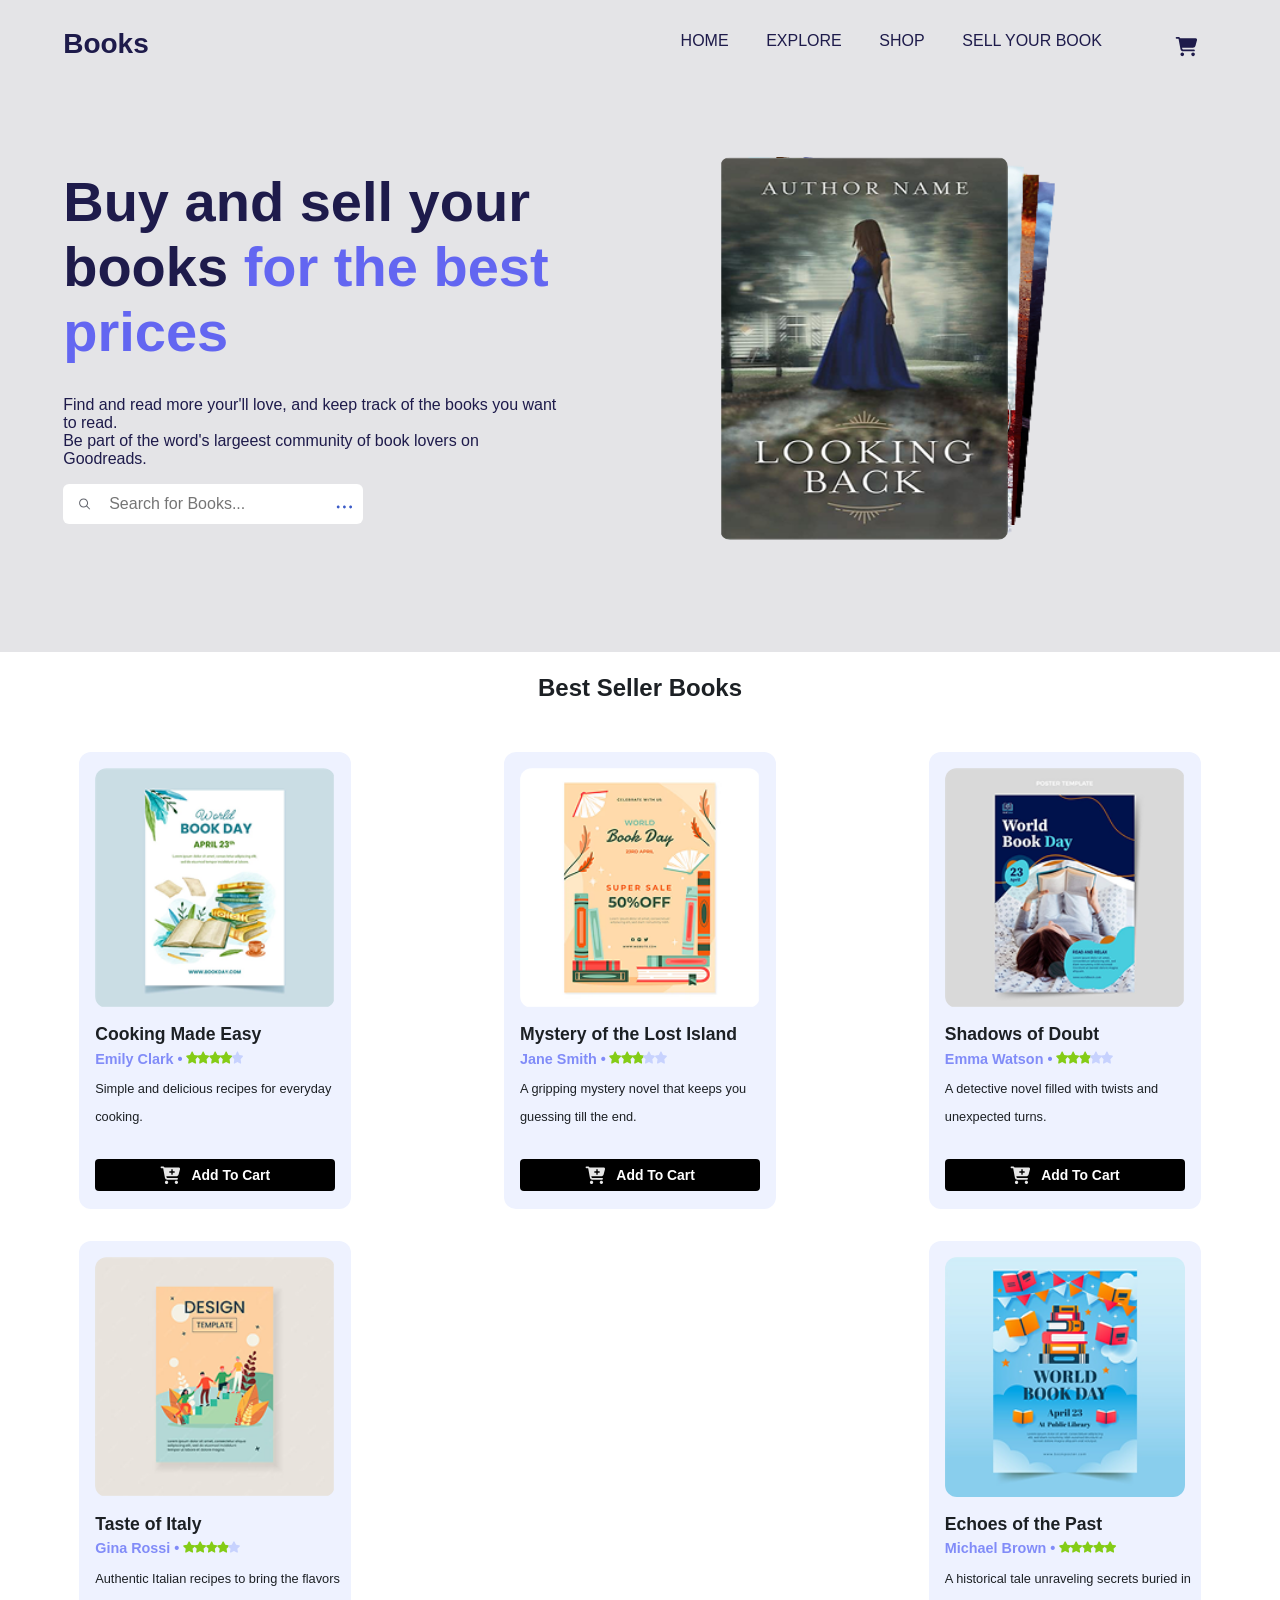
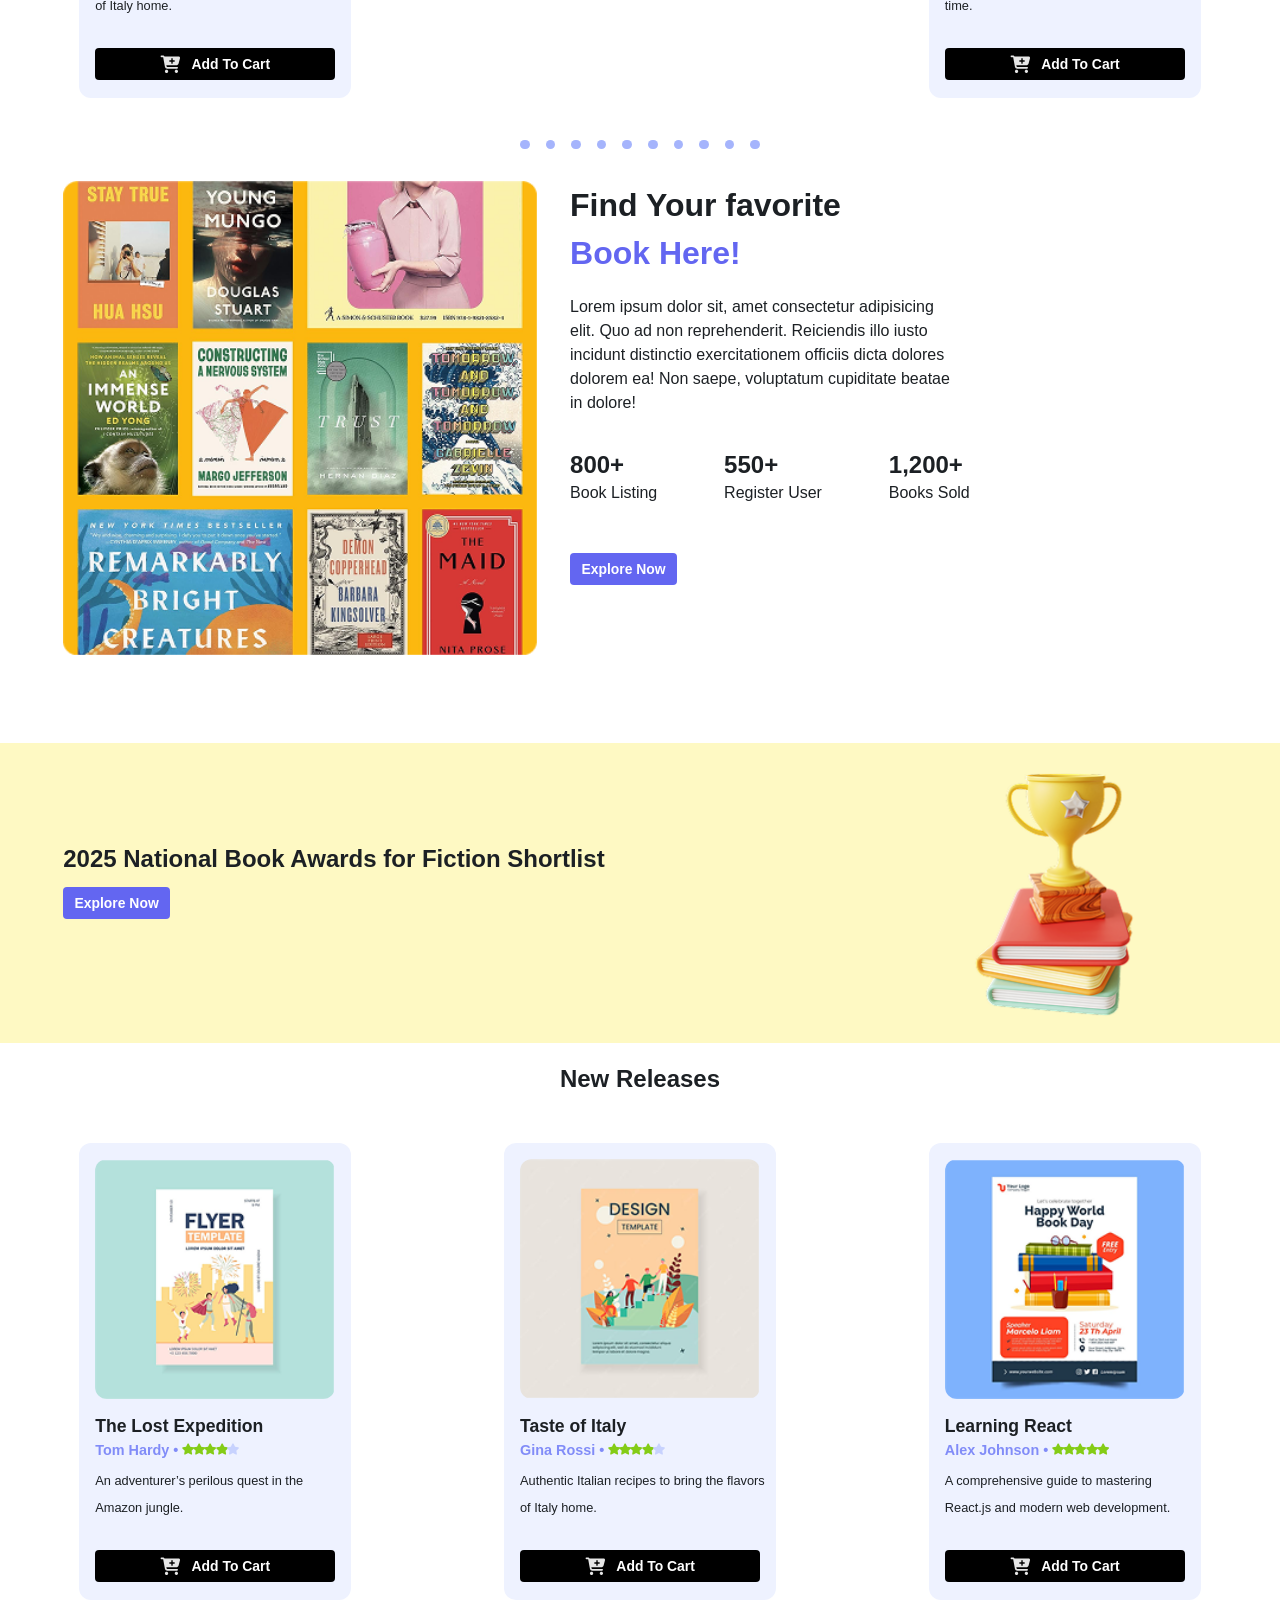
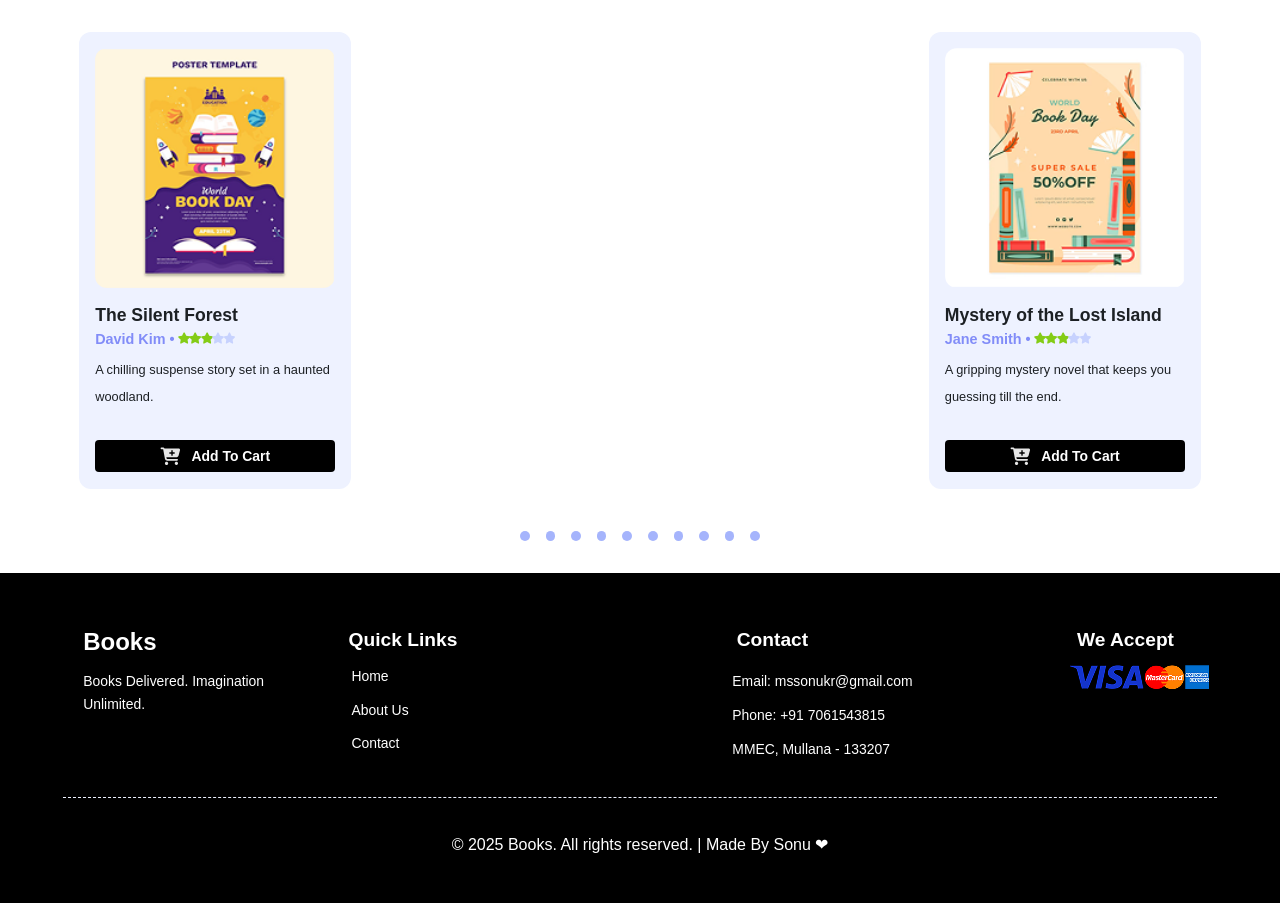
==== index.html @ 063e0615 "feat: make basket logic" ====
<!DOCTYPE html>
<html lang="en">
<head>
    <meta charset="UTF-8">
    <meta name="viewport" content="width=device-width, initial-scale=1.0">
    <link rel="stylesheet" href="style.css">
    <link rel="stylesheet" href="index.css">
    <link rel="stylesheet" href="header.css">
    <link rel="stylesheet" href="footer.css">
    <link rel="icon" href="assets/favicon.png">
    <title>Books Store | gaft0</title>
</head>
<body>
    <div style="display: flex; flex-direction: column; min-height: 100vh;">
        <header>
            <div class="header-container">
                <h1>Books</h1>
                <div class="header-container-nav">
                    <nav>
                        <ul class="header-nav">
                            <li class="header-list-element"><button class="header-button" onclick="location.href='index.html'">HOME</button></li>
                            <li class="header-list-element"><button class="header-button" onclick="location.href='explore.html'">EXPLORE</button></li>
                            <li class="header-list-element"><button class="header-button">SHOP</button></li>
                            <li class="header-list-element"><button class="header-button">SELL YOUR BOOK</button></li>
                        </ul>
                    </nav>
                    <div class="basket-icon-container">
                        <div class="basket-red-circle"></div>
                        <button class="header-button" onclick="location.href='basket.html'"><img src="assets/basket.svg" alt="Your basket" class="basket-icon"></button>
                    </div>
                </div>
            </div>
        </header>
        <main>
            <section class="first-section">
                <div class="first-section-container">
                    <div>
                        <div>
                            <h2 class="title">Buy and sell your<br>books <span style="color: #6366F1">for the best<br>prices</span></h2>
                            <h3 class="first-section-text">Find and read more your'll love, and keep track of the books you want to read.<br>Be part of the word's largeest community of book lovers on Goodreads.</h3>
                        </div>
                        <div class="search-container">
                            <img src="assets/magnifer.svg" alt="Magnifer" class="magnifer">
                            <input class="search-container-text" type="text" placeholder="Search for Books...">
                            <button><img src="assets/ellipsis.svg" alt="Ellipsis" class="ellipsis"></button>
                        </div>
                    </div>
                    <div>
                        <div class="result-search-container" id="result-search">

                        </div>
                        <div class="fan-of-picture-container">
                            <img src="assets/slide4.png.png" alt="Slide 4" class="fan-of-picture" id="Slide-4">
                            <img src="assets/slide3.png.png" alt="Slide 3" class="fan-of-picture" id="Slide-3">
                            <img src="assets/slide2.png.png" alt="Slide 2" class="fan-of-picture" id="Slide-2">
                            <img src="assets/slide1.png.png" alt="Slide 1" class="fan-of-picture"> 
                        </div>
                    </div>
                </div>
            </section>
            <section class="second-section">
                <div class="second-section-container">
                    <div class="second-section-title">Best Seller Books</div>
                    <ul class="tape-of-cards-container" id="best-seller-books">
                        
                    </ul>
                    <div class="button-scroll-container">
                        <div class="button-scroll"></div>
                        <div class="button-scroll"></div>
                        <div class="button-scroll"></div>
                        <div class="button-scroll"></div>
                        <div class="button-scroll"></div>
                        <div class="button-scroll"></div>
                        <div class="button-scroll"></div>
                        <div class="button-scroll"></div>
                        <div class="button-scroll"></div>
                        <div class="button-scroll"></div>
                    </div>
                </div>
            </section>
            <section class="third-section">
                <div class="third-section-container">
                    <img src="assets/favorite-book.png" alt="Favorite Books" class="favorite-book">
                    <div class="third-section-text-container">
                        <div class="third-section-title">Find Your favorite<br><span style="color: #6366F1;">Book Here!</span></div>
                        <div class="third-section-text">Lorem ipsum dolor sit, amet consectetur adipisicing<br>elit. Quo ad non reprehenderit. Reiciendis illo iusto<br>incidunt distinctio exercitationem officiis dicta dolores<br>dolorem ea! Non saepe, voluptatum cupiditate beatae<br>in dolore!</div>
                        <div class="statistics-container">
                            <div class="statistics"><span class="statistics-number">800+</span><br>Book Listing</div>
                            <div class="statistics"><span class="statistics-number">550+</span><br>Register User</div>
                            <div class="statistics"><span class="statistics-number">1,200+</span><br>Books Sold</div>
                        </div>
                        <div class="fourth-section-button" id="third-section-button">Explore Now</div>
                    </div>
                </div>
            </section>
            <section class="fourth-section">
                <div class="fourth-section-container">
                    <div>
                        <h2 class="fourth-section-text">2025 National Book Awards for Fiction Shortlist</h2>
                        <div class="fourth-section-button">Explore Now</div>
                    </div>
                    <img src="assets/award.png" alt="Award" class="award">
                </div>
            </section>
            <section class="second-section-container">
                <div class="second-section-title">New Releases</div>
                <ul class="tape-of-cards-container" id="new-releases">

                </ul>
                <div class="button-scroll-container">
                    <div class="button-scroll"></div>
                    <div class="button-scroll"></div>
                    <div class="button-scroll"></div>
                    <div class="button-scroll"></div>
                    <div class="button-scroll"></div>
                    <div class="button-scroll"></div>
                    <div class="button-scroll"></div>
                    <div class="button-scroll"></div>
                    <div class="button-scroll"></div>
                    <div class="button-scroll"></div>
                </div>
            </section>
        </main>
        <footer>
            <div class="footer-container">
                <div class="up-footer">
                    <div class="footer-first-section">
                        <h2 class="footer-first-section-title">Books</h2>
                        <h3 class="footer-first-section-text">Books Delivered. Imagination Unlimited.</h3>
                    </div>
                    <div class="footer-second-section">
                        <h2 class="footer-second-section-title">Quick Links</h2>
                        <ul style="list-style: none; margin: 0 0 0 -1.2rem;">
                            <li class="footer-list"><button class="button-footer">Home</button></li>
                            <li class="footer-list"><button class="button-footer">About Us</button></li>
                            <li class="footer-list"><button class="button-footer">Contact</button></li>
                        </ul>
                    </div>
                    <div class="footer-third-section">
                        <h2 class="footer-third-section-title">Contact</h2>
                        <ul style="list-style: none;">
                            <li class="footer-list"><button class="button-footer" onclick="window.location.href='mailto:mssonukr@gmail.com'">Email: mssonukr@gmail.com</button></li>
                            <li class="footer-list"><button class="button-footer" onclick="window.location.href='tel:+917061543815'">Phone: +91 7061543815</button></li>
                            <li class="footer-list"><button class="button-footer" onclick="window.location.href='https://yandex.by/maps/geo/mullana/2239366727/?ll=140.890337%2C-36.878508&source=serp_navig&z=17.1'">
                                MMEC, Mullana - 133207</button>
                            </li>
                        </ul>
                    </div>
                    <div class="footer-fourth-section">
                        <h2 class="footer-fourth-section-title">We Accept</h2>
                        <ul style="list-style: none; display: flex; margin: 0 0 0 -3rem;">
                            <li class="footer-list"><img src="assets/visa.png" alt="Logo Visa"></li>
                            <li class="footer-list"><img src="assets/mastercard.png" alt="Logo Mastercard"></li>
                            <li class="footer-list"><img src="assets/american-express.png" alt="Logo American Express"></li>
                        </ul>
                    </div>
                </div>
                <div class="down-footer">
                    © 2025 Books. All rights reserved. | Made By Sonu ❤
                </div>
            </div>
        </footer>
    </div>
    <script src="script.js"></script>
</body>
</html>
---- style.css ----
body {
    margin: 0;
    padding: 0;
}

h2 {
    margin: 0;
    padding: 0;
}

li {
    list-style: none;
}

input {
    border: none;
}

button {
    border: none;
    background: none;
    cursor: pointer;
}

main {
    flex: 1;
}
---- index.css ----
.first-section {
    background-color: #E4E4E7;    
    width: 100%;
}

.first-section-container {
    display: flex;
    justify-content: space-between;
    max-width: 1920px;    
    margin: 0 auto;
    padding: 0;
}

.title {
    padding: 6.15rem 0 1rem 3.95rem;
    font-size: 3.5rem;
    font-weight: 700;
    font-family: 'Segoe UI', Tahoma, Geneva, Verdana, sans-serif;
    color: #1E1B4B;
}

.first-section-text {
    font-size: 1rem;
    font-weight: 400;
    font-family: 'Segoe UI', Tahoma, Geneva, Verdana, sans-serif;
    color: #1E1B4B;
    padding: 0 0 0 3.95rem;
}

.search-container {
    display: flex;
    margin: 0 0 8rem 3.95rem;
    height: 2.5rem;
    width: 18.75rem;
    background-color: #FFFFFF;
    border-radius: 6px;
}

.magnifer {
    height: auto;
    max-width: 1.25rem;
    width: 100%;
    margin: 0.75rem;
}

.search-container-text {
    color: rgba(0, 7, 27, 0.5);
    font-size: 1rem;
    font-family: 'Segoe UI', Tahoma, Geneva, Verdana, sans-serif;
    font-weight: 400;
    outline: none;
    width: 90%;
}

.ellipsis {
    height: auto;
    max-width: 1.25rem;
    width: 100%;
    margin: 0.75rem 0.75rem 0.75rem 0;
    transition: transform 0.2s linear;
}

.ellipsis:hover {
    transform: scale(1.5);
}

.fan-of-picture-container {
    margin: 5.4rem 0 0 10rem;
    width: 35rem;
}

.fan-of-picture {
    position: absolute;
    border-radius: 10px; /*Почему-то углы сглаживаются только у 1-ой картинки. Возможно из-за того, что остальные под углом.*/
    max-width: 18rem;
    height: auto;
    width: 100%;
}

#Slide-4 {
    margin: 0 0 0 3rem;
}

#Slide-3 {
    margin: 0 0 0 2rem;
}

#Slide-2 {
    margin: 0 0 0 1rem;
}

.second-section {    
    width: 100%;
}

.result-search-container {
    display: none;
    margin: 0 5rem 0 10rem;
    width: 25rem;
}
list-search
.second-section-container {
    max-width: 1920px;   
    margin: 0 auto;
    padding: 0;
}

.second-section-title {
    margin: 1.25rem 0 2rem 0;
    color: #1C2024;
    text-align: center;
    font-family:'Segoe UI', Tahoma, Geneva, Verdana, sans-serif;
    font-size: 1.5rem;
    font-weight: 700;
    line-height: 2rem;
}

.tape-of-cards-container {
    display: flex;
    flex-wrap: wrap;    
    margin: 0 3.95rem;
    display: flex;
    justify-content: space-between;
    padding: 0;
}

.card-container {
    background-color: #EEF2FF;
    height: 28.57rem;    
    width: 17rem;
    border-radius: 0.75rem;    
    transition: transform 0.2s linear;
    margin: 1rem;
}

.card-container:hover {
    transform: scale(1.1);
}

.picture-of-the-card {
    border-radius: 0.75rem;
    margin:  1rem 1rem 0.62rem 1rem;
    height: auto;
    width: 100%;
    max-width: 15rem;
}

.card-text-container {
    color: #1C2024;
    font-family:'Segoe UI', Tahoma, Geneva, Verdana, sans-serif;
    font-size: 1.1rem;
    font-weight: 700;
    line-height: 1.7rem;
    margin: 0 0 0 1rem;
}

.author, .point {
    color: #818CF8;
    font-family:'Segoe UI', Tahoma, Geneva, Verdana, sans-serif;
    font-size: 0.9rem;
    font-weight: 600;
    line-height: 1.3rem;
    margin: 0 0.23rem 0 0;
}

.star-container {
    margin: -0.25rem 0 0.16rem 0;
}

.star {
    margin: 0 -0.08rem;
    max-width: 0.87rem;
    height: auto;
    width: 100%;
}

.description-card {
    color: #1C2024;
    font-family:'Segoe UI', Tahoma, Geneva, Verdana, sans-serif;
    font-size: 0.8rem;
    font-weight: 400;
    line-height: 0;
}

.black-button {
    background-color: #000000;
    height: 2rem;
    width: 15rem;
    margin: 1.9rem 0 0 0;
    border-radius: 0.25rem;
    display: flex;
    justify-content: center;
    align-items: center;
    transition: background-color linear 0.2s;
}

.black-button-search {
    background-color: #000000;
    height: 2rem;
    width: 5rem;
    border-radius: 0.25rem;
    display: flex;
    justify-content: center;
    align-items: center;
    transition: background-color linear 0.2s;
    margin: -1rem 1rem 0 0;
}

.black-button:hover {
    background-color: #4F46E5;
}

.black-button-search:hover {
    background-color: #4F46E5;
}

.list-search {
    background-color: #FFFFFF;
    margin: 1rem 0;
    border-radius: 5px;
}

#three-line-description {
    margin: 0;
}

.black-button-text {
    color: #FFFFFF;
    text-align: center;
    font-family:'Segoe UI', Tahoma, Geneva, Verdana, sans-serif;
    font-size: 0.87rem;
    font-weight: 600;
    line-height: 1.25rem;
    margin: 0 0 0 0.8vw;
}

.button-scroll-container {
    display: flex;
    align-items: center; 
    justify-content: center; 
}

.button-scroll {
    border-radius: 5.62rem;
    background: #A5B4FC;
    width: 0.6rem;
    height: 0.6rem;
    margin: 1.63rem 0.5rem 2rem;
}

.third-section {    
    width: 100%;
}

.third-section-container {
    display: flex;
    justify-content: space-between;
    max-width: 1920px;   
    margin: 0 auto;
    padding: 0;
}

.favorite-book {
    height: auto;
    width: 100%;
    max-width: 29.68rem;
    margin: 0 0 5.41rem 3.95rem;
}

.third-section-text-container {
    width: 45rem;
    margin: 0 0 0 2rem;
}

.third-section-text {
    color: #1C2024;
    font-family:'Segoe UI', Tahoma, Geneva, Verdana, sans-serif;
    font-size: 1rem;
    font-weight: 400;
    line-height: 1.5rem;
    margin: 1.08rem 0 0 0;
}

.third-section-title {
    color: #1C2024;
    font-family:'Segoe UI', Tahoma, Geneva, Verdana, sans-serif;
    font-size: 2rem;
    font-weight: 700;
    line-height: 3rem;
}

.statistics-container {
    margin: 1.08rem 0 0 0;
    display: flex;
}

.statistics {
    color: #1C2024;
    font-family:'Segoe UI', Tahoma, Geneva, Verdana, sans-serif;
    font-size: 1rem;
    font-weight: 400;
    line-height: 1.5rem;
    margin: 1.08rem 4.18rem 0 0;
}

.statistics-number {
    color: #1C2024;
    font-family:'Segoe UI', Tahoma, Geneva, Verdana, sans-serif;
    font-size: 1.5rem;
    font-weight: 700;
    line-height: 2rem;
}

#third-section-button {
    margin: 3rem 0 0 0;
}

.fourth-section {
    background-color: #FEF9C3;
    width: 100%;
}

.fourth-section-container {
    display: flex;
    justify-content: space-between;
    max-width: 1920px;
    margin: 0 auto;
    padding: 0;
}

.fourth-section-text {
    color: #1C2024;
    font-family: 'Segoe UI', Tahoma, Geneva, Verdana, sans-serif;
    font-size: 1.5rem;
    font-weight: 700;
    line-height: 2rem;
    padding: 6.25rem 0 0.75rem 3.95rem;
}

.fourth-section-button {
    background-color: #6366F1;
    height: 2rem;
    width: 6.68rem;
    margin: 0 0 0 3.95rem;
    border-radius: 0.25rem;
    color:#FFFFFF;
    text-align: center;
    align-content: center;
    font-family: 'Segoe UI', Tahoma, Geneva, Verdana, sans-serif;
    font-size: 0.87rem;
    font-weight: 600;
    line-height: 1.25rem;
    transition: background-color 0.2s linear;
}

.fourth-section-button:hover {
    background-color: #18181B;
}

.award {
    width: 100%;
    max-width: 18.75rem;
    height: auto;
    margin: 0 3.95rem 0 0;
}
---- header.css ----
header {
    background-color: #E4E4E7;    
    width: 100%;
}

.header-container {
    max-width: 1920px;    
    margin: 0 auto;
    padding: 0;
    display: flex;
    justify-content: space-between;
}

h1 {
    font-size: 1.75rem;
    font-family: 'Segoe UI', Tahoma, Geneva, Verdana, sans-serif;
    font-weight: 700;
    margin: 0 0 0 3.95rem;
    padding: 1.75rem 0 0 0;
    color: #1E1B4B;
}

.header-button {
    margin: 0 1vw;
    font-family: 'Segoe UI', Tahoma, Geneva, Verdana, sans-serif;
    font-weight: 400;
    color: #1E1B4B;
    font-size: 1rem;
    border-bottom: 3px solid transparent;
    transition: border-bottom-color 0.2s linear, border-bottom-width 0.2s linear;
}

.header-button:hover {
    border-bottom: 3px solid #4F46E5;
}

.header-container-nav {
    display: flex;
    padding: 0.95rem 0 0 0;
}

.header-nav {
    display: flex;
}

.header-list-element {
    list-style: none;
}

.basket-icon-container {
    margin: 1.25rem 3.95rem 0 2.22rem;
    position: relative;
}

.basket-red-circle {
    display: none;
    position: absolute;
    background-color: #FF0000;
    width: 1.2rem;
    height: 1.2rem;
    border-radius: 90px;
    margin: -0.8rem 0 0 2.3rem;
    font-family: 'Segoe UI', Tahoma, Geneva, Verdana, sans-serif;
    color: #FFFFFF;
    font-weight: 700;
    font-size: 0.8rem;
    display: flex;
    text-align: center;
}

.basket-icon {
    max-width: 2.06rem;
    width: 100%;
    height: auto;
}
---- footer.css ----
footer {
    background-color: #000000;
    width: 100%;
}

.footer-container {
    max-width: 1920px;
    margin: 0 auto;
    padding: 0.8rem 3.95rem;
    font-family: Arial, Helvetica, sans-serif;
}

.up-footer {
    display: flex;
    justify-content: space-between;
    background-color: #000000;
    margin: 2.5rem 0 1.25rem 0;
}

.footer-first-section {
    color: #FFFFFF;
    width: 16rem;
    margin: 0 0 0 1.25rem;
}

.footer-second-section {
    color: #FFFFFF;
    width: 16rem;
    margin: 0 0 0 1.1rem;
}

.footer-third-section {
    margin: 0 0 0 8.62rem;
    width: 20rem;
    color: #FFFFFF;
}

.footer-fourth-section {
    margin: 0 0 0 6.93rem;
    width: 10rem;
    color: #FFFFFF;
}

.footer-first-section-title {
    font-size: 1.5rem;
    font-weight: 700;
    line-height: 2rem;
}

.footer-first-section-text {
    font-size: 0.87rem;
    font-weight: 400;
    line-height: 1.4rem;
    margin: 0.8rem 0 0 0;
}

.footer-second-section-title {
    font-size: 1.2rem;
    font-weight: 700;
    line-height: 1.8rem;
    margin: 0 0 0 1.5rem;
}

.footer-third-section-title {
    font-size: 1.2rem;
    font-weight: 700;
    line-height: 1.8rem;
    margin: 0 0 0 3.15rem;
}

.footer-fourth-section-title {
    font-size: 1.2rem;
    font-family: Arial, Helvetica, sans-serif;
    font-weight: 700;
    line-height: 1.8rem;
}

.footer-list {
    margin: 0.67rem 0;
}

.button-footer {
    color: #FFFFFF;
    font-size: 0.87rem;
    line-height: 1.31rem;
    font-weight: 400;
    transition: color 0.2s linear;
}

.button-footer:hover {
    color:#4F46E5
}

.down-footer {
    display: flex;
    border-top: 1px dashed #EEF2FF;
    background-color:#000000;
    color: #FFFFFF;
    justify-content: center;
    padding: 2.31rem 0;
}
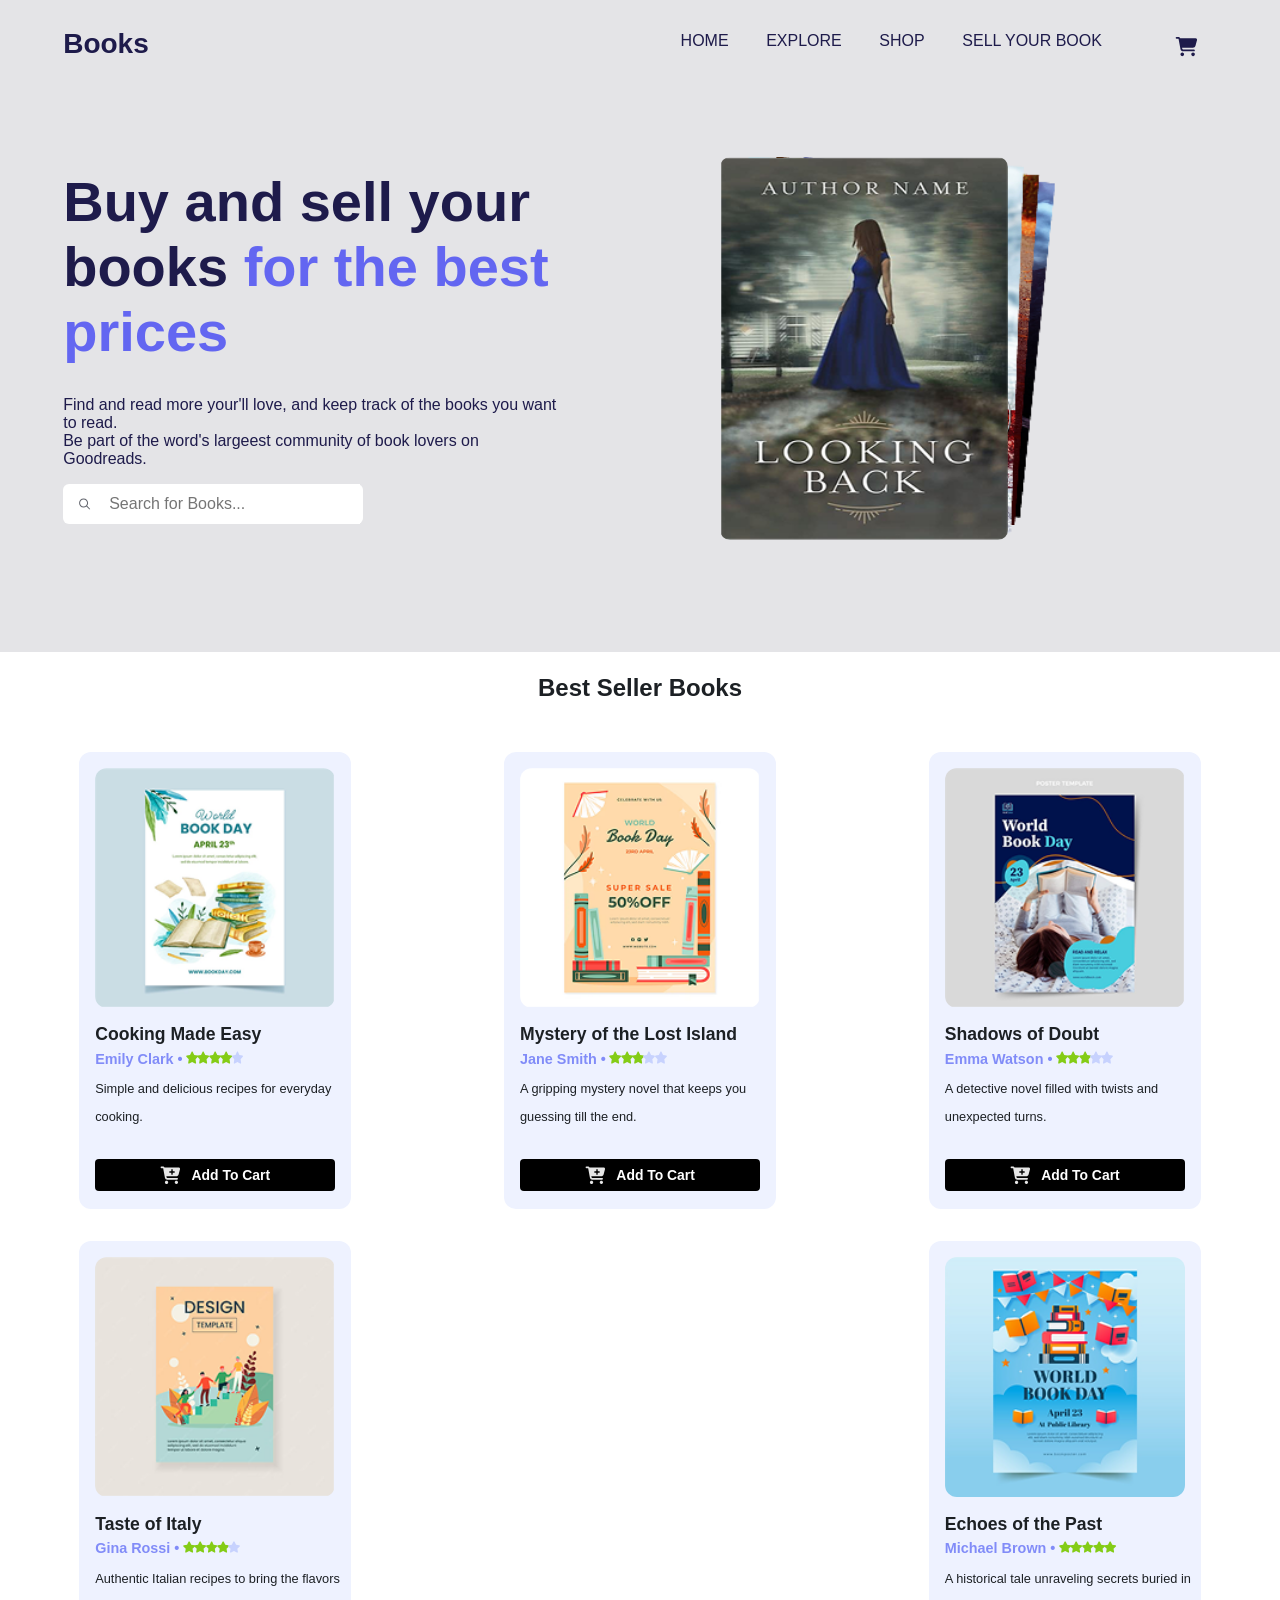
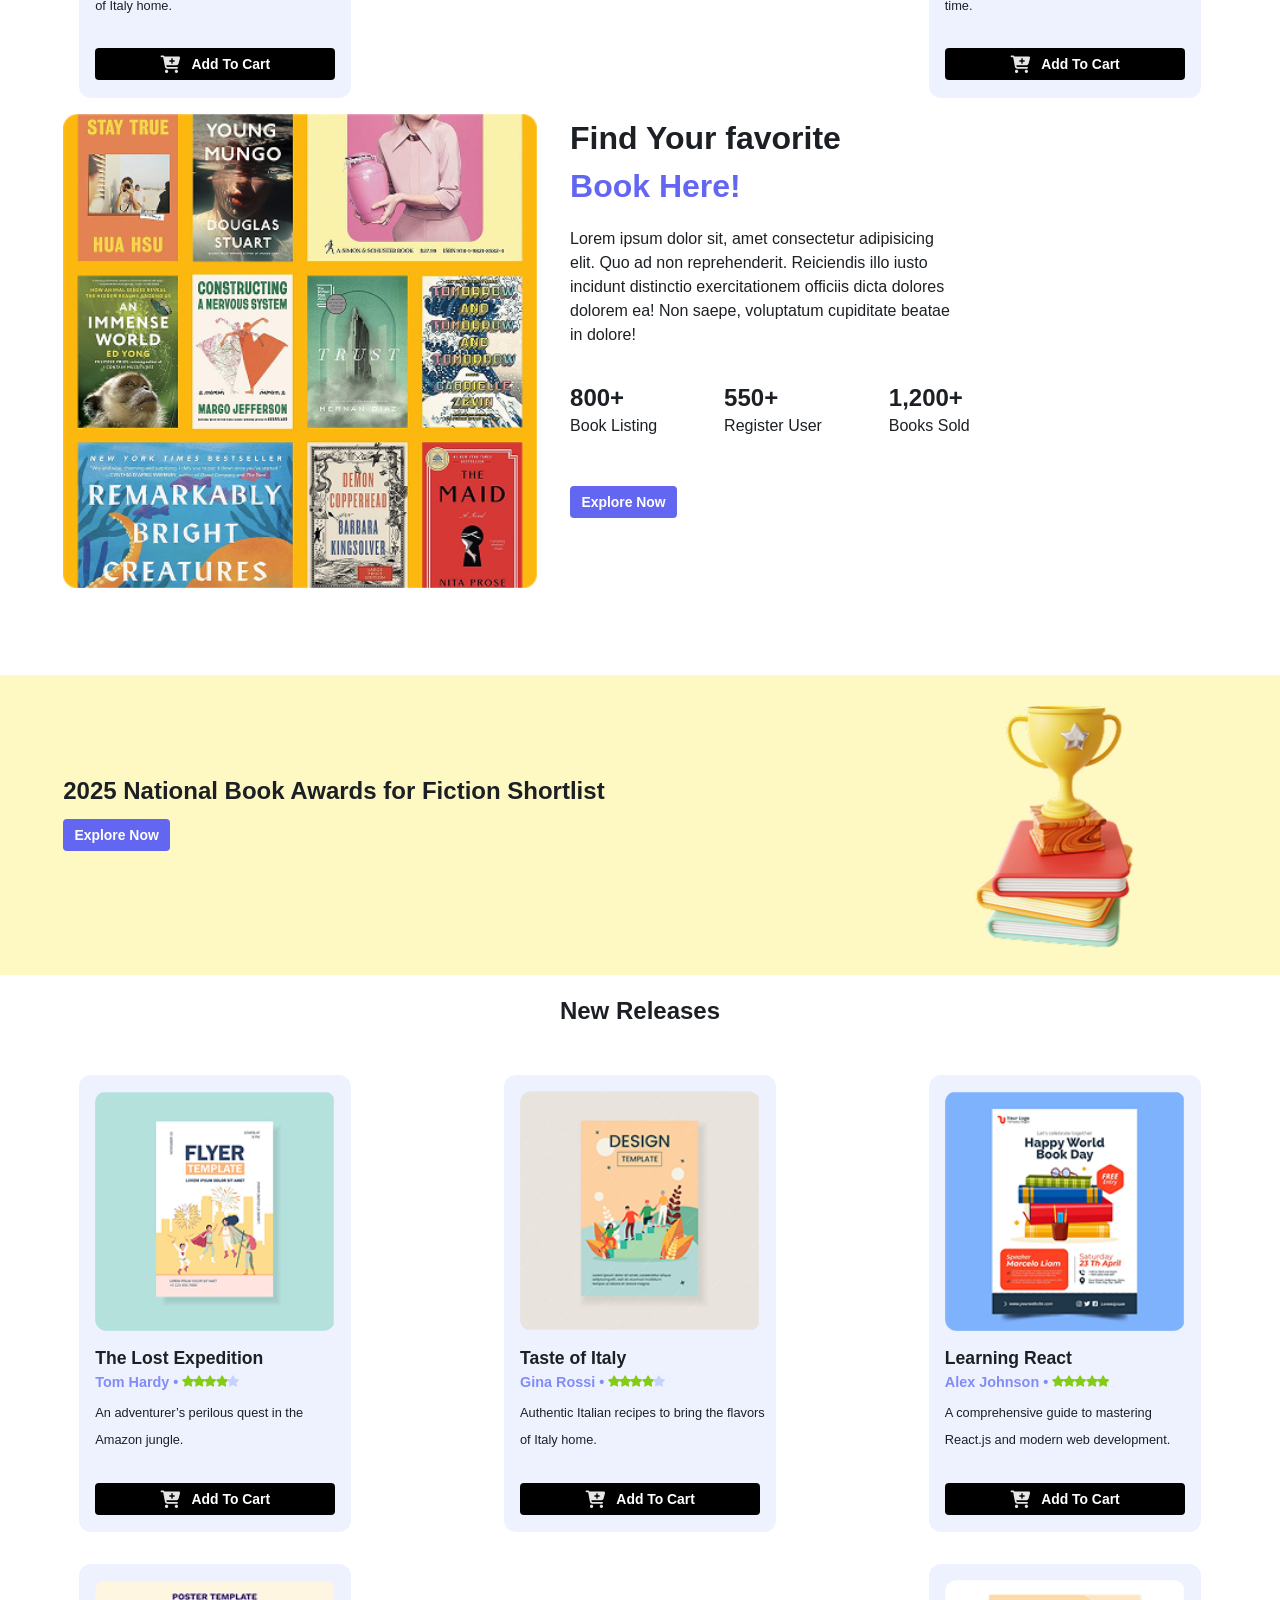
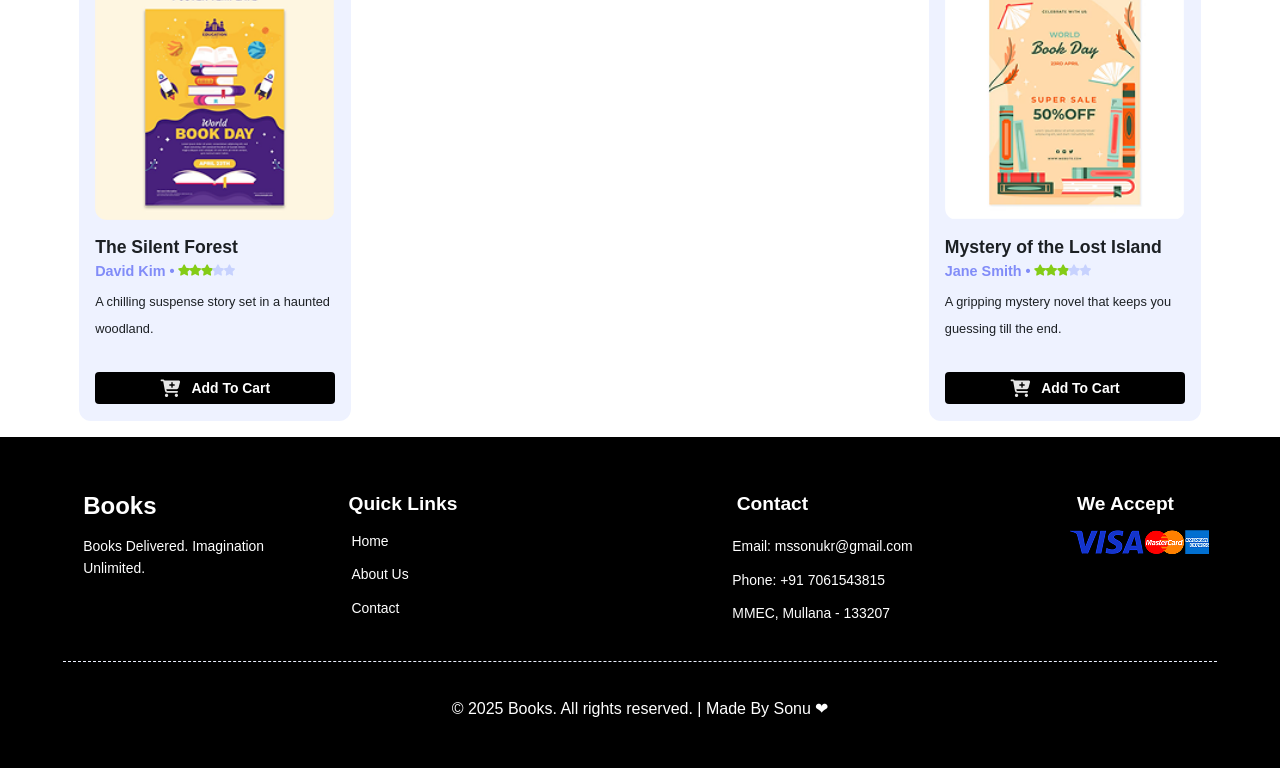
==== commit 47322517: "fix: fix search errors" ====
--- a/index.html
+++ b/index.html
@@ -42,7 +42,6 @@
                         <div class="search-container">
                             <img src="assets/magnifer.svg" alt="Magnifer" class="magnifer">
                             <input class="search-container-text" type="text" placeholder="Search for Books...">
-                            <button><img src="assets/ellipsis.svg" alt="Ellipsis" class="ellipsis"></button>
                         </div>
                     </div>
                     <div>
@@ -62,20 +61,8 @@
                 <div class="second-section-container">
                     <div class="second-section-title">Best Seller Books</div>
                     <ul class="tape-of-cards-container" id="best-seller-books">
-                        
+                            
                     </ul>
-                    <div class="button-scroll-container">
-                        <div class="button-scroll"></div>
-                        <div class="button-scroll"></div>
-                        <div class="button-scroll"></div>
-                        <div class="button-scroll"></div>
-                        <div class="button-scroll"></div>
-                        <div class="button-scroll"></div>
-                        <div class="button-scroll"></div>
-                        <div class="button-scroll"></div>
-                        <div class="button-scroll"></div>
-                        <div class="button-scroll"></div>
-                    </div>
                 </div>
             </section>
             <section class="third-section">
@@ -105,20 +92,8 @@
             <section class="second-section-container">
                 <div class="second-section-title">New Releases</div>
                 <ul class="tape-of-cards-container" id="new-releases">
-
+                    
                 </ul>
-                <div class="button-scroll-container">
-                    <div class="button-scroll"></div>
-                    <div class="button-scroll"></div>
-                    <div class="button-scroll"></div>
-                    <div class="button-scroll"></div>
-                    <div class="button-scroll"></div>
-                    <div class="button-scroll"></div>
-                    <div class="button-scroll"></div>
-                    <div class="button-scroll"></div>
-                    <div class="button-scroll"></div>
-                    <div class="button-scroll"></div>
-                </div>
             </section>
         </main>
         <footer>
--- a/index.css
+++ b/index.css
@@ -49,19 +49,7 @@
     font-family: 'Segoe UI', Tahoma, Geneva, Verdana, sans-serif;
     font-weight: 400;
     outline: none;
-    width: 90%;
-}
-
-.ellipsis {
-    height: auto;
-    max-width: 1.25rem;
-    width: 100%;
-    margin: 0.75rem 0.75rem 0.75rem 0;
-    transition: transform 0.2s linear;
-}
-
-.ellipsis:hover {
-    transform: scale(1.5);
+    width: 83%;
 }
 
 .fan-of-picture-container {
@@ -98,7 +86,7 @@
     margin: 0 5rem 0 10rem;
     width: 25rem;
 }
-list-search
+
 .second-section-container {
     max-width: 1920px;   
     margin: 0 auto;
@@ -362,4 +350,4 @@
     max-width: 18.75rem;
     height: auto;
     margin: 0 3.95rem 0 0;
-}
+}
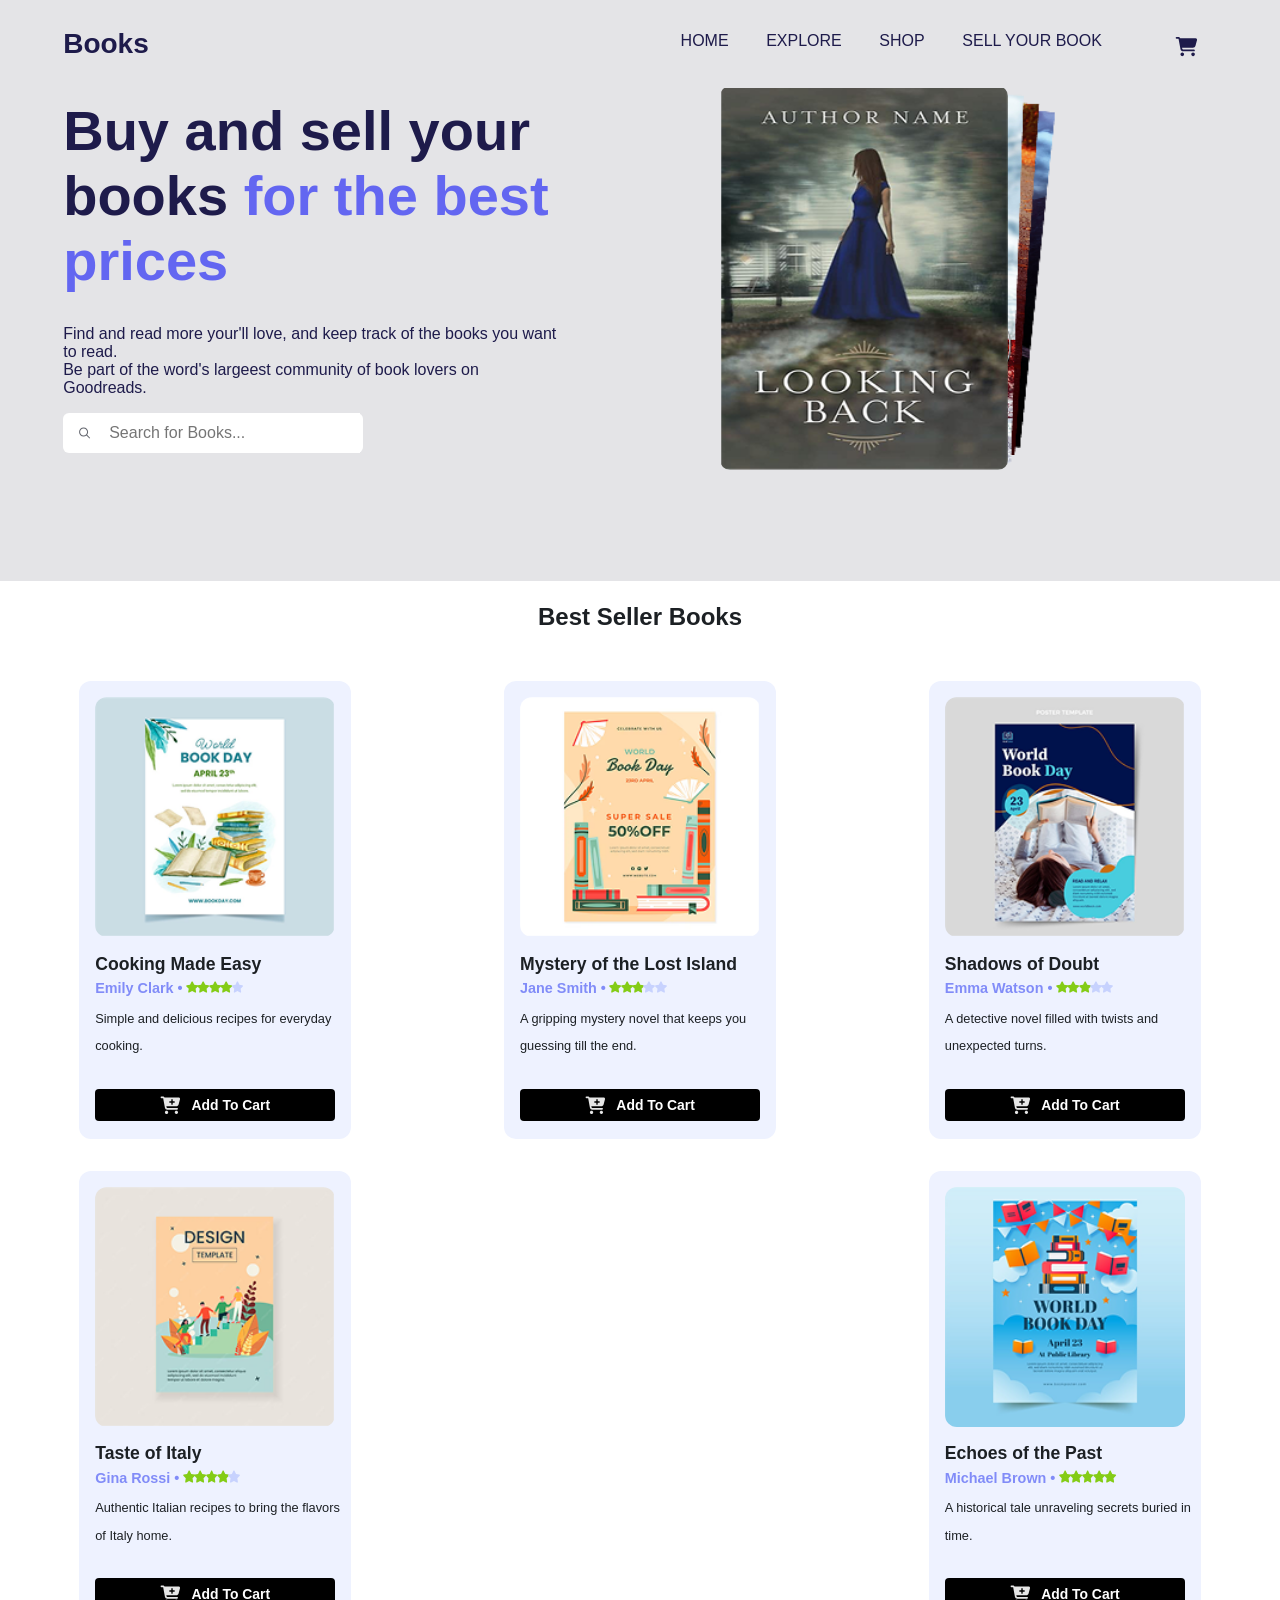
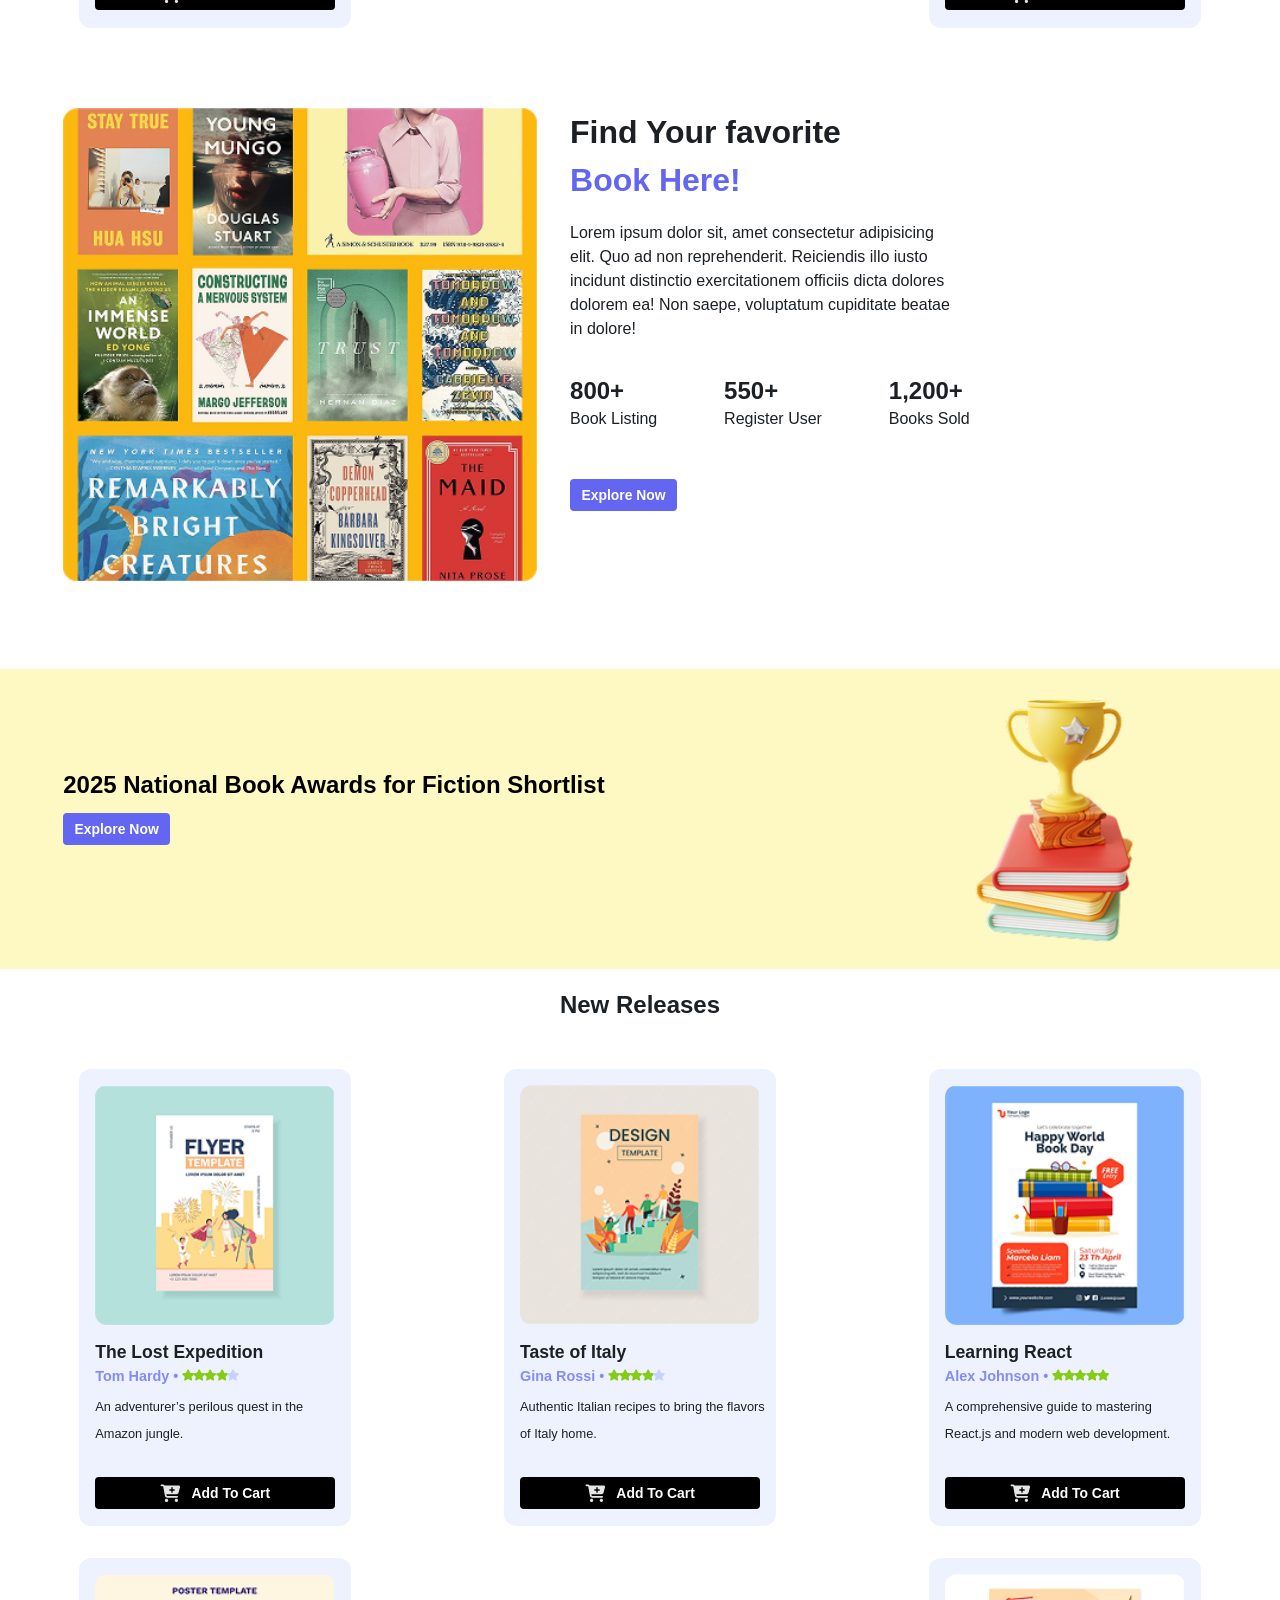
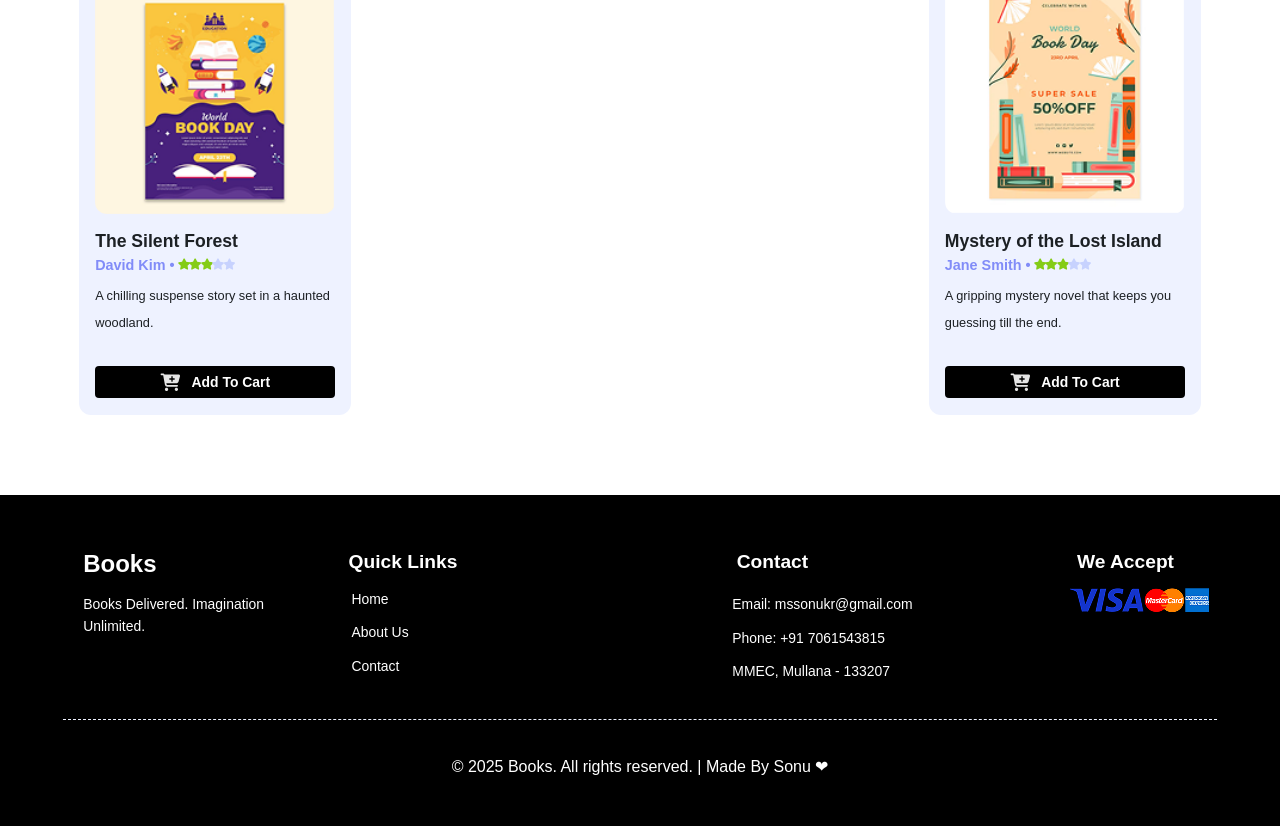
==== commit 7bdee0ed: "feat: make error page and update some button" ====
--- a/index.html
+++ b/index.html
@@ -20,8 +20,8 @@
                         <ul class="header-nav">
                             <li class="header-list-element"><button class="header-button" onclick="location.href='index.html'">HOME</button></li>
                             <li class="header-list-element"><button class="header-button" onclick="location.href='explore.html'">EXPLORE</button></li>
-                            <li class="header-list-element"><button class="header-button">SHOP</button></li>
-                            <li class="header-list-element"><button class="header-button">SELL YOUR BOOK</button></li>
+                            <li class="header-list-element"><button class="header-button" onclick="location.href='error-page.html'">SHOP</button></li>
+                            <li class="header-list-element"><button class="header-button" onclick="location.href='error-page.html'">SELL YOUR BOOK</button></li>
                         </ul>
                     </nav>
                     <div class="basket-icon-container">
@@ -76,7 +76,7 @@
                             <div class="statistics"><span class="statistics-number">550+</span><br>Register User</div>
                             <div class="statistics"><span class="statistics-number">1,200+</span><br>Books Sold</div>
                         </div>
-                        <div class="fourth-section-button" id="third-section-button">Explore Now</div>
+                        <button onclick="location.href='explore.html'" class="fourth-section-button" id="third-section-button">Explore Now</button>
                     </div>
                 </div>
             </section>
@@ -84,7 +84,7 @@
                 <div class="fourth-section-container">
                     <div>
                         <h2 class="fourth-section-text">2025 National Book Awards for Fiction Shortlist</h2>
-                        <div class="fourth-section-button">Explore Now</div>
+                        <button onclick="location.href='explore.html'" class="fourth-section-button">Explore Now</button>
                     </div>
                     <img src="assets/award.png" alt="Award" class="award">
                 </div>
@@ -136,6 +136,6 @@
             </div>
         </footer>
     </div>
-    <script src="script.js"></script>
+    <script type="module" src="main.js"></script>
 </body>
 </html>
--- a/index.css
+++ b/index.css
@@ -1,5 +1,21 @@
+:root {
+    --gray: #E4E4E7;
+    --dark-blue: #1E1B4B;
+    --white: #FFFFFF;
+    --search-text: #80838d;
+    --third-section-title: #1C2024;
+    --card-container: #EEF2FF;
+    --blue: #818CF8;
+    --black-button-hover: #4F46E5;
+    --blue-button-hover: #18181B;
+    --black: #000000;
+    --dark-text: #1C2024;
+    --blue-button: #6366F1;
+    --yellow: #FEF9C3;
+}
+
 .first-section {
-    background-color: #E4E4E7;    
+    background-color: var(--gray);    
     width: 100%;
 }
 
@@ -16,14 +32,14 @@
     font-size: 3.5rem;
     font-weight: 700;
     font-family: 'Segoe UI', Tahoma, Geneva, Verdana, sans-serif;
-    color: #1E1B4B;
+    color: var(--dark-blue);
 }
 
 .first-section-text {
     font-size: 1rem;
     font-weight: 400;
     font-family: 'Segoe UI', Tahoma, Geneva, Verdana, sans-serif;
-    color: #1E1B4B;
+    color: var(--dark-blue);
     padding: 0 0 0 3.95rem;
 }
 
@@ -32,7 +48,7 @@
     margin: 0 0 8rem 3.95rem;
     height: 2.5rem;
     width: 18.75rem;
-    background-color: #FFFFFF;
+    background-color: var(--white);
     border-radius: 6px;
 }
 
@@ -44,7 +60,7 @@
 }
 
 .search-container-text {
-    color: rgba(0, 7, 27, 0.5);
+    color: var(--search-text);
     font-size: 1rem;
     font-family: 'Segoe UI', Tahoma, Geneva, Verdana, sans-serif;
     font-weight: 400;
@@ -95,7 +111,7 @@
 
 .second-section-title {
     margin: 1.25rem 0 2rem 0;
-    color: #1C2024;
+    color: var(--third-section-title);
     text-align: center;
     font-family:'Segoe UI', Tahoma, Geneva, Verdana, sans-serif;
     font-size: 1.5rem;
@@ -109,11 +125,11 @@
     margin: 0 3.95rem;
     display: flex;
     justify-content: space-between;
-    padding: 0;
+    padding: 0 0 4rem 0;
 }
 
 .card-container {
-    background-color: #EEF2FF;
+    background-color: var(--card-container);
     height: 28.57rem;    
     width: 17rem;
     border-radius: 0.75rem;    
@@ -134,7 +150,7 @@
 }
 
 .card-text-container {
-    color: #1C2024;
+    color: var(--dark-text);
     font-family:'Segoe UI', Tahoma, Geneva, Verdana, sans-serif;
     font-size: 1.1rem;
     font-weight: 700;
@@ -143,7 +159,7 @@
 }
 
 .author, .point {
-    color: #818CF8;
+    color: var(--blue);
     font-family:'Segoe UI', Tahoma, Geneva, Verdana, sans-serif;
     font-size: 0.9rem;
     font-weight: 600;
@@ -163,7 +179,7 @@
 }
 
 .description-card {
-    color: #1C2024;
+    color: var(--dark-text);
     font-family:'Segoe UI', Tahoma, Geneva, Verdana, sans-serif;
     font-size: 0.8rem;
     font-weight: 400;
@@ -171,7 +187,7 @@
 }
 
 .black-button {
-    background-color: #000000;
+    background-color: var(--black);
     height: 2rem;
     width: 15rem;
     margin: 1.9rem 0 0 0;
@@ -183,7 +199,7 @@
 }
 
 .black-button-search {
-    background-color: #000000;
+    background-color: var(--black);
     height: 2rem;
     width: 5rem;
     border-radius: 0.25rem;
@@ -195,15 +211,15 @@
 }
 
 .black-button:hover {
-    background-color: #4F46E5;
+    background-color: var(--black-button-hover);
 }
 
 .black-button-search:hover {
-    background-color: #4F46E5;
+    background-color: var(--black-button-hover);
 }
 
 .list-search {
-    background-color: #FFFFFF;
+    background-color: var(--white);
     margin: 1rem 0;
     border-radius: 5px;
 }
@@ -213,7 +229,7 @@
 }
 
 .black-button-text {
-    color: #FFFFFF;
+    color: var(--white);
     text-align: center;
     font-family:'Segoe UI', Tahoma, Geneva, Verdana, sans-serif;
     font-size: 0.87rem;
@@ -222,20 +238,6 @@
     margin: 0 0 0 0.8vw;
 }
 
-.button-scroll-container {
-    display: flex;
-    align-items: center; 
-    justify-content: center; 
-}
-
-.button-scroll {
-    border-radius: 5.62rem;
-    background: #A5B4FC;
-    width: 0.6rem;
-    height: 0.6rem;
-    margin: 1.63rem 0.5rem 2rem;
-}
-
 .third-section {    
     width: 100%;
 }
@@ -261,7 +263,7 @@
 }
 
 .third-section-text {
-    color: #1C2024;
+    color: var(--dark-text);
     font-family:'Segoe UI', Tahoma, Geneva, Verdana, sans-serif;
     font-size: 1rem;
     font-weight: 400;
@@ -270,7 +272,7 @@
 }
 
 .third-section-title {
-    color: #1C2024;
+    color: var(--dark-text);
     font-family:'Segoe UI', Tahoma, Geneva, Verdana, sans-serif;
     font-size: 2rem;
     font-weight: 700;
@@ -283,7 +285,7 @@
 }
 
 .statistics {
-    color: #1C2024;
+    color: var(--dark-text);
     font-family:'Segoe UI', Tahoma, Geneva, Verdana, sans-serif;
     font-size: 1rem;
     font-weight: 400;
@@ -292,7 +294,7 @@
 }
 
 .statistics-number {
-    color: #1C2024;
+    color: var(--dark-text);
     font-family:'Segoe UI', Tahoma, Geneva, Verdana, sans-serif;
     font-size: 1.5rem;
     font-weight: 700;
@@ -304,7 +306,7 @@
 }
 
 .fourth-section {
-    background-color: #FEF9C3;
+    background-color: var(--yellow);
     width: 100%;
 }
 
@@ -317,7 +319,7 @@
 }
 
 .fourth-section-text {
-    color: #1C2024;
+    color: var(--card-text-container);
     font-family: 'Segoe UI', Tahoma, Geneva, Verdana, sans-serif;
     font-size: 1.5rem;
     font-weight: 700;
@@ -326,12 +328,12 @@
 }
 
 .fourth-section-button {
-    background-color: #6366F1;
+    background-color: var(--blue-button);
     height: 2rem;
     width: 6.68rem;
     margin: 0 0 0 3.95rem;
     border-radius: 0.25rem;
-    color:#FFFFFF;
+    color: var(--white);
     text-align: center;
     align-content: center;
     font-family: 'Segoe UI', Tahoma, Geneva, Verdana, sans-serif;
@@ -342,7 +344,7 @@
 }
 
 .fourth-section-button:hover {
-    background-color: #18181B;
+    background-color: var(--blue-button-hover);
 }
 
 .award {
--- a/header.css
+++ b/header.css
@@ -1,6 +1,16 @@
+:root {
+    --gray: #E4E4E7;
+    --dark-blue: #1E1B4B;
+    --white: #FFFFFF;
+    --black-button-hover: #4F46E5;
+    --red: #FF0000;
+}
+
 header {
-    background-color: #E4E4E7;    
+    background-color: var(--gray);    
     width: 100%;
+    position: fixed;
+    z-index: 9999;
 }
 
 .header-container {
@@ -16,22 +26,22 @@
     font-family: 'Segoe UI', Tahoma, Geneva, Verdana, sans-serif;
     font-weight: 700;
     margin: 0 0 0 3.95rem;
-    padding: 1.75rem 0 0 0;
-    color: #1E1B4B;
+    padding: 1.75rem 0 1.75rem 0;
+    color: var(--dark-blue);
 }
 
 .header-button {
     margin: 0 1vw;
     font-family: 'Segoe UI', Tahoma, Geneva, Verdana, sans-serif;
     font-weight: 400;
-    color: #1E1B4B;
+    color: var(--dark-blue);
     font-size: 1rem;
     border-bottom: 3px solid transparent;
     transition: border-bottom-color 0.2s linear, border-bottom-width 0.2s linear;
 }
 
 .header-button:hover {
-    border-bottom: 3px solid #4F46E5;
+    border-bottom: 3px solid var(--black-button-hover);
 }
 
 .header-container-nav {
@@ -55,13 +65,13 @@
 .basket-red-circle {
     display: none;
     position: absolute;
-    background-color: #FF0000;
+    background-color: var(--red);
     width: 1.2rem;
     height: 1.2rem;
     border-radius: 90px;
     margin: -0.8rem 0 0 2.3rem;
     font-family: 'Segoe UI', Tahoma, Geneva, Verdana, sans-serif;
-    color: #FFFFFF;
+    color: var(--white);
     font-weight: 700;
     font-size: 0.8rem;
     display: flex;
--- a/footer.css
+++ b/footer.css
@@ -1,5 +1,12 @@
+:root {
+    --white: #FFFFFF;
+    --card-container: #EEF2FF;
+    --black-button-hover: #4F46E5;
+    --black: #000000;
+}
+
 footer {
-    background-color: #000000;
+    background-color: var(--black);
     width: 100%;
 }
 
@@ -13,18 +20,18 @@
 .up-footer {
     display: flex;
     justify-content: space-between;
-    background-color: #000000;
+    background-color: var(--black);
     margin: 2.5rem 0 1.25rem 0;
 }
 
 .footer-first-section {
-    color: #FFFFFF;
+    color: var(--white);
     width: 16rem;
     margin: 0 0 0 1.25rem;
 }
 
 .footer-second-section {
-    color: #FFFFFF;
+    color: var(--white);
     width: 16rem;
     margin: 0 0 0 1.1rem;
 }
@@ -32,13 +39,13 @@
 .footer-third-section {
     margin: 0 0 0 8.62rem;
     width: 20rem;
-    color: #FFFFFF;
+    color: var(--white);
 }
 
 .footer-fourth-section {
     margin: 0 0 0 6.93rem;
     width: 10rem;
-    color: #FFFFFF;
+    color: var(--white);
 }
 
 .footer-first-section-title {
@@ -80,7 +87,7 @@
 }
 
 .button-footer {
-    color: #FFFFFF;
+    color: var(--white);
     font-size: 0.87rem;
     line-height: 1.31rem;
     font-weight: 400;
@@ -88,14 +95,14 @@
 }
 
 .button-footer:hover {
-    color:#4F46E5
+    color:var(--black-button-hover);
 }
 
 .down-footer {
     display: flex;
-    border-top: 1px dashed #EEF2FF;
-    background-color:#000000;
-    color: #FFFFFF;
+    border-top: 1px dashed var(--card-container);
+    background-color:var(--black);
+    color: var(--white);
     justify-content: center;
     padding: 2.31rem 0;
 }
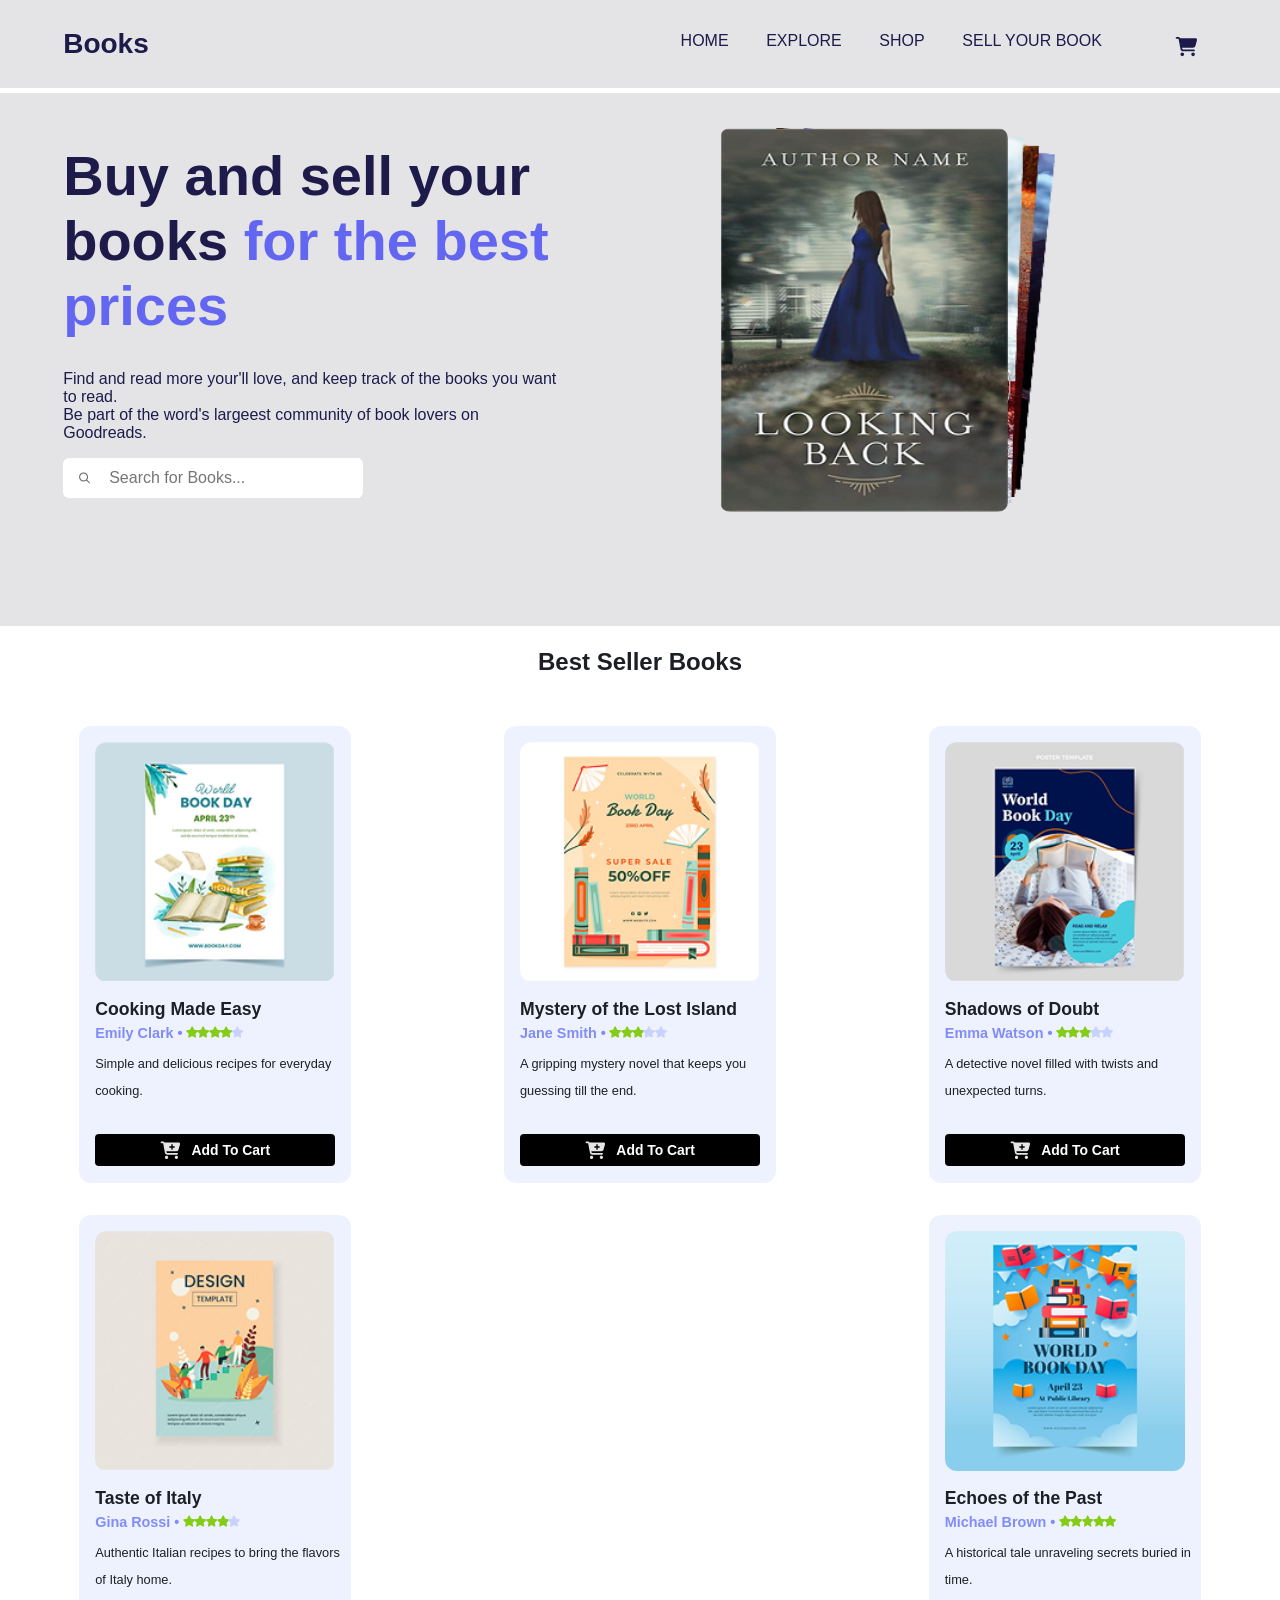
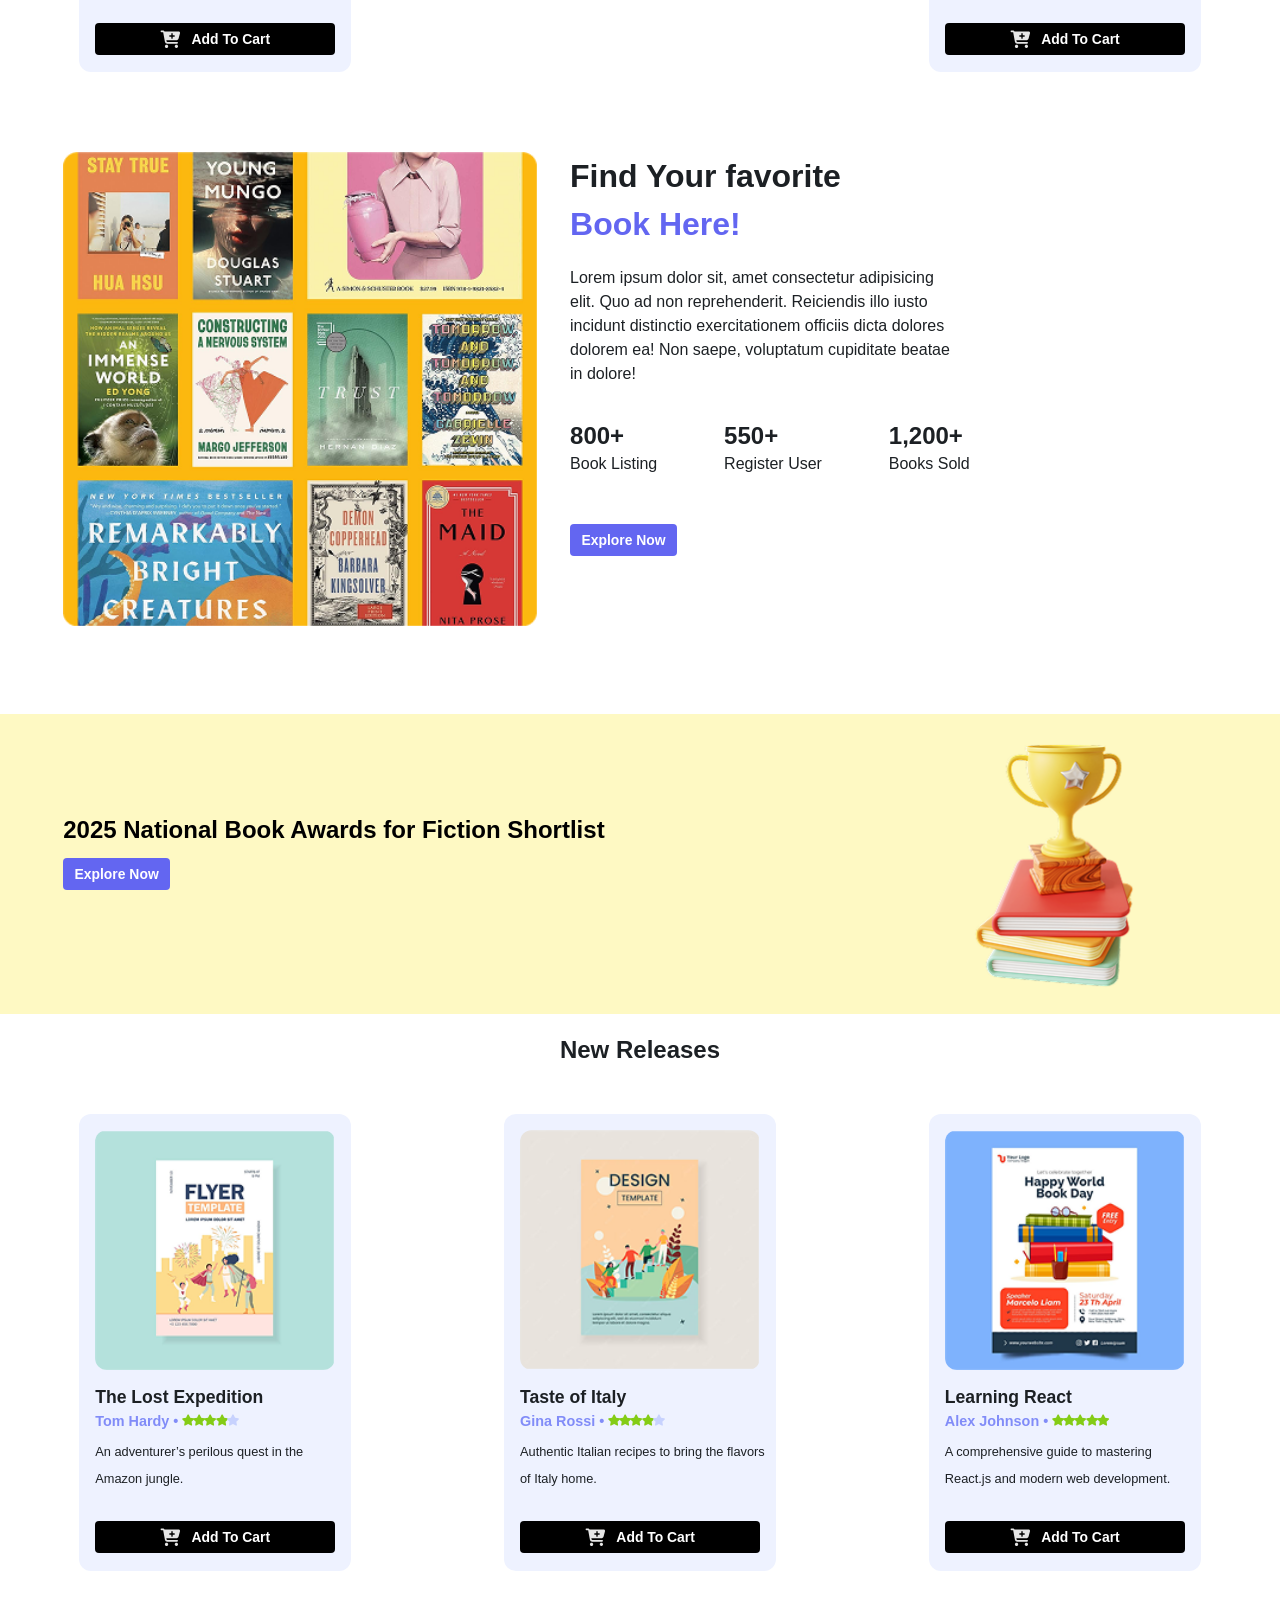
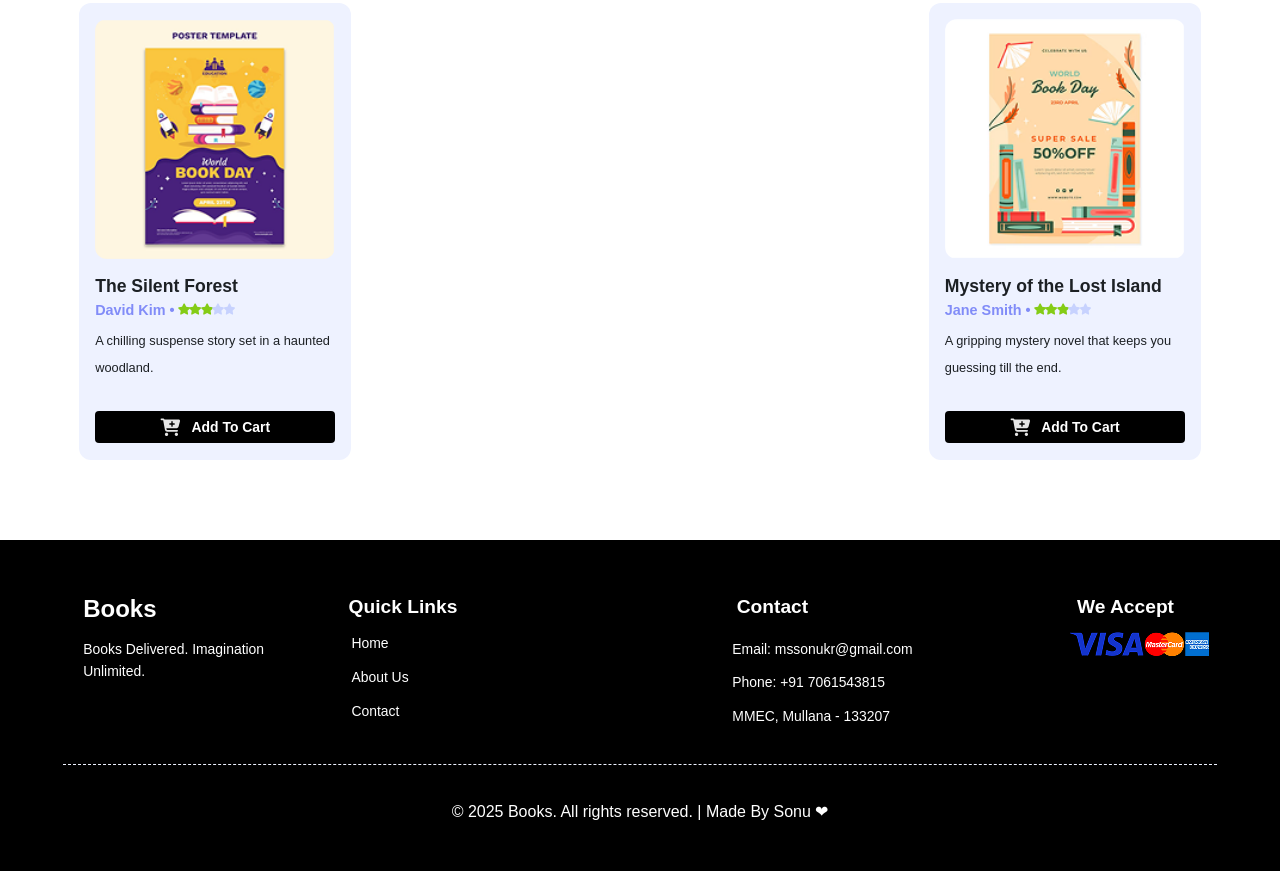
==== commit 09d26c0f: "feat: delete inline style and fix .main style" ====
--- a/index.html
+++ b/index.html
@@ -7,11 +7,12 @@
     <link rel="stylesheet" href="index.css">
     <link rel="stylesheet" href="header.css">
     <link rel="stylesheet" href="footer.css">
+    <link rel="stylesheet" href="render.css">
     <link rel="icon" href="assets/favicon.png">
     <title>Books Store | gaft0</title>
 </head>
 <body>
-    <div style="display: flex; flex-direction: column; min-height: 100vh;">
+    <div class="general-div">
         <header>
             <div class="header-container">
                 <h1>Books</h1>
@@ -36,7 +37,7 @@
                 <div class="first-section-container">
                     <div>
                         <div>
-                            <h2 class="title">Buy and sell your<br>books <span style="color: #6366F1">for the best<br>prices</span></h2>
+                            <h2 class="title">Buy and sell your<br>books <span class="first-section-title-second-color">for the best<br>prices</span></h2>
                             <h3 class="first-section-text">Find and read more your'll love, and keep track of the books you want to read.<br>Be part of the word's largeest community of book lovers on Goodreads.</h3>
                         </div>
                         <div class="search-container">
@@ -69,7 +70,7 @@
                 <div class="third-section-container">
                     <img src="assets/favorite-book.png" alt="Favorite Books" class="favorite-book">
                     <div class="third-section-text-container">
-                        <div class="third-section-title">Find Your favorite<br><span style="color: #6366F1;">Book Here!</span></div>
+                        <div class="third-section-title">Find Your favorite<br><span class="third-section-title-second-color">Book Here!</span></div>
                         <div class="third-section-text">Lorem ipsum dolor sit, amet consectetur adipisicing<br>elit. Quo ad non reprehenderit. Reiciendis illo iusto<br>incidunt distinctio exercitationem officiis dicta dolores<br>dolorem ea! Non saepe, voluptatum cupiditate beatae<br>in dolore!</div>
                         <div class="statistics-container">
                             <div class="statistics"><span class="statistics-number">800+</span><br>Book Listing</div>
@@ -96,7 +97,7 @@
                 </ul>
             </section>
         </main>
-        <footer>
+<footer>
             <div class="footer-container">
                 <div class="up-footer">
                     <div class="footer-first-section">
@@ -105,15 +106,15 @@
                     </div>
                     <div class="footer-second-section">
                         <h2 class="footer-second-section-title">Quick Links</h2>
-                        <ul style="list-style: none; margin: 0 0 0 -1.2rem;">
-                            <li class="footer-list"><button class="button-footer">Home</button></li>
-                            <li class="footer-list"><button class="button-footer">About Us</button></li>
-                            <li class="footer-list"><button class="button-footer">Contact</button></li>
+                        <ul class="footer-second-section-ul">
+                            <li class="footer-list"><button class="button-footer" onclick="location.href='index.html'">Home</button></li>
+                            <li class="footer-list"><button class="button-footer" onclick="location.href='error-page.html'">About Us</button></li>
+                            <li class="footer-list"><button class="button-footer" onclick="location.href='error-page.html'">Contact</button></li>
                         </ul>
                     </div>
                     <div class="footer-third-section">
                         <h2 class="footer-third-section-title">Contact</h2>
-                        <ul style="list-style: none;">
+                        <ul class="footer-third-section-ul">
                             <li class="footer-list"><button class="button-footer" onclick="window.location.href='mailto:mssonukr@gmail.com'">Email: mssonukr@gmail.com</button></li>
                             <li class="footer-list"><button class="button-footer" onclick="window.location.href='tel:+917061543815'">Phone: +91 7061543815</button></li>
                             <li class="footer-list"><button class="button-footer" onclick="window.location.href='https://yandex.by/maps/geo/mullana/2239366727/?ll=140.890337%2C-36.878508&source=serp_navig&z=17.1'">
@@ -123,7 +124,7 @@
                     </div>
                     <div class="footer-fourth-section">
                         <h2 class="footer-fourth-section-title">We Accept</h2>
-                        <ul style="list-style: none; display: flex; margin: 0 0 0 -3rem;">
+                        <ul class="footer-fourth-section-ul">
                             <li class="footer-list"><img src="assets/visa.png" alt="Logo Visa"></li>
                             <li class="footer-list"><img src="assets/mastercard.png" alt="Logo Mastercard"></li>
                             <li class="footer-list"><img src="assets/american-express.png" alt="Logo American Express"></li>
--- a/style.css
+++ b/style.css
@@ -24,4 +24,11 @@
 
 main {
     flex: 1;
+    margin: 5.8rem 0 0 0;
+}
+
+.general-div {
+    display: flex; 
+    flex-direction: column; 
+    min-height: 100vh;
 }
--- a/index.css
+++ b/index.css
@@ -28,7 +28,7 @@
 }
 
 .title {
-    padding: 6.15rem 0 1rem 3.95rem;
+    padding: 3.15rem 0 1rem 3.95rem;
     font-size: 3.5rem;
     font-weight: 700;
     font-family: 'Segoe UI', Tahoma, Geneva, Verdana, sans-serif;
@@ -69,13 +69,13 @@
 }
 
 .fan-of-picture-container {
-    margin: 5.4rem 0 0 10rem;
+    margin: 2.2rem 0 0 10rem;
     width: 35rem;
 }
 
 .fan-of-picture {
     position: absolute;
-    border-radius: 10px; /*Почему-то углы сглаживаются только у 1-ой картинки. Возможно из-за того, что остальные под углом.*/
+    border-radius: 10px;
     max-width: 18rem;
     height: auto;
     width: 100%;
@@ -99,7 +99,7 @@
 
 .result-search-container {
     display: none;
-    margin: 0 5rem 0 10rem;
+    margin: 2rem 5rem 0 10rem;
     width: 25rem;
 }
 
@@ -158,7 +158,7 @@
     margin: 0 0 0 1rem;
 }
 
-.author, .point {
+.author {
     color: var(--blue);
     font-family:'Segoe UI', Tahoma, Geneva, Verdana, sans-serif;
     font-size: 0.9rem;
@@ -352,4 +352,16 @@
     max-width: 18.75rem;
     height: auto;
     margin: 0 3.95rem 0 0;
+}
+
+.explore-header, #explore-fourth-section {
+    background-color: #E9D5FF;
+}
+
+#explore-search-container {
+    width: 38.4rem;
+}
+
+.third-section-title-second-color, .first-section-title-second-color {
+    color: #6366F1;
 }
--- a/header.css
+++ b/header.css
@@ -63,7 +63,6 @@
 }
 
 .basket-red-circle {
-    display: none;
     position: absolute;
     background-color: var(--red);
     width: 1.2rem;
--- a/footer.css
+++ b/footer.css
@@ -105,4 +105,19 @@
     color: var(--white);
     justify-content: center;
     padding: 2.31rem 0;
+}
+
+.footer-second-section-ul {
+    list-style: none; 
+    margin: 0 0 0 -1.2rem;
+}
+
+.footer-third-section-ul {
+    list-style: none;
+}
+
+.footer-fourth-section-ul {
+    list-style: none;
+    display: flex; 
+    margin: 0 0 0 -3rem;
 }
--- a/render.css
+++ b/render.css
@@ -0,0 +1,21 @@
+.render-author-and-score {
+    display: flex;
+}
+
+.render-search-container {
+    display: flex; 
+    justify-content: space-between;
+}
+
+#id {
+    text-align: center; 
+    margin: 6rem 1.5rem 1.5rem 1.5rem;
+}
+
+.render-basket-cart-container {
+    display: flex;
+}
+
+.basket-order-promotion-second-weight {
+    font-weight: 700;
+}
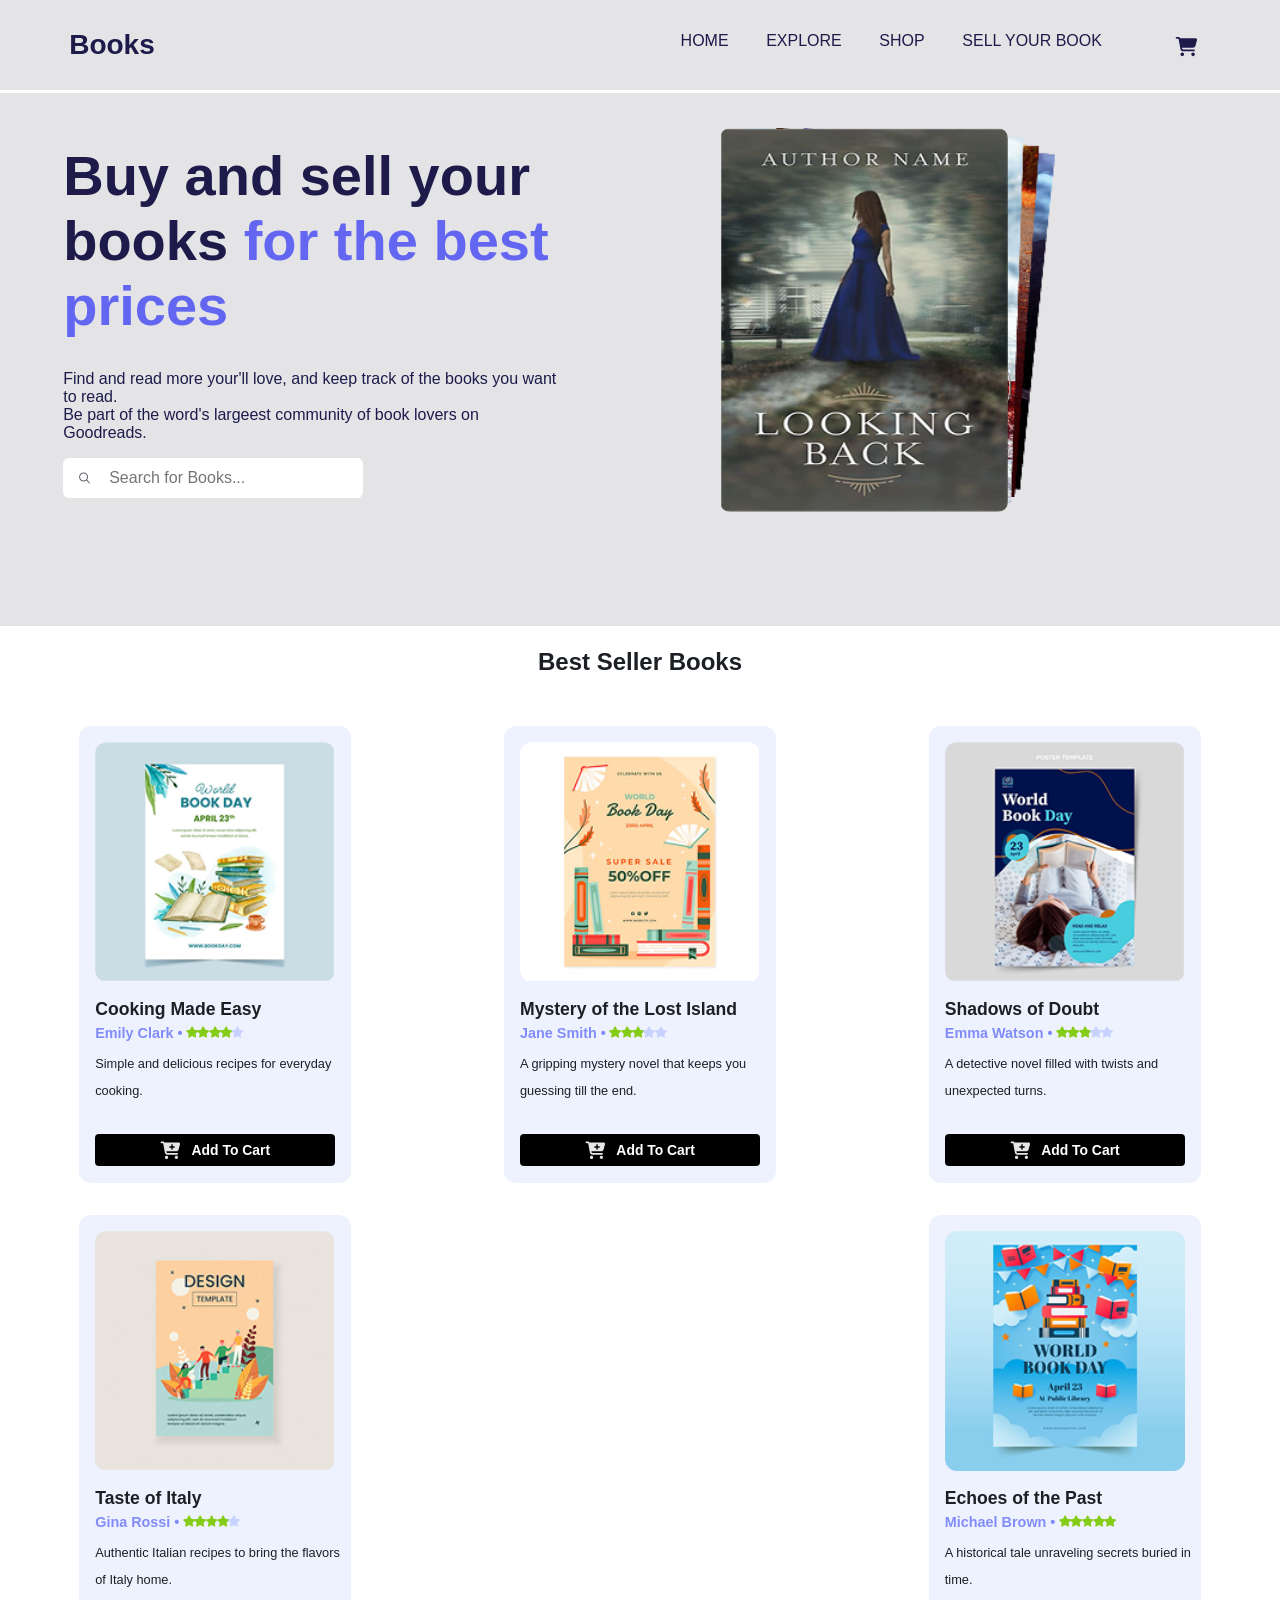
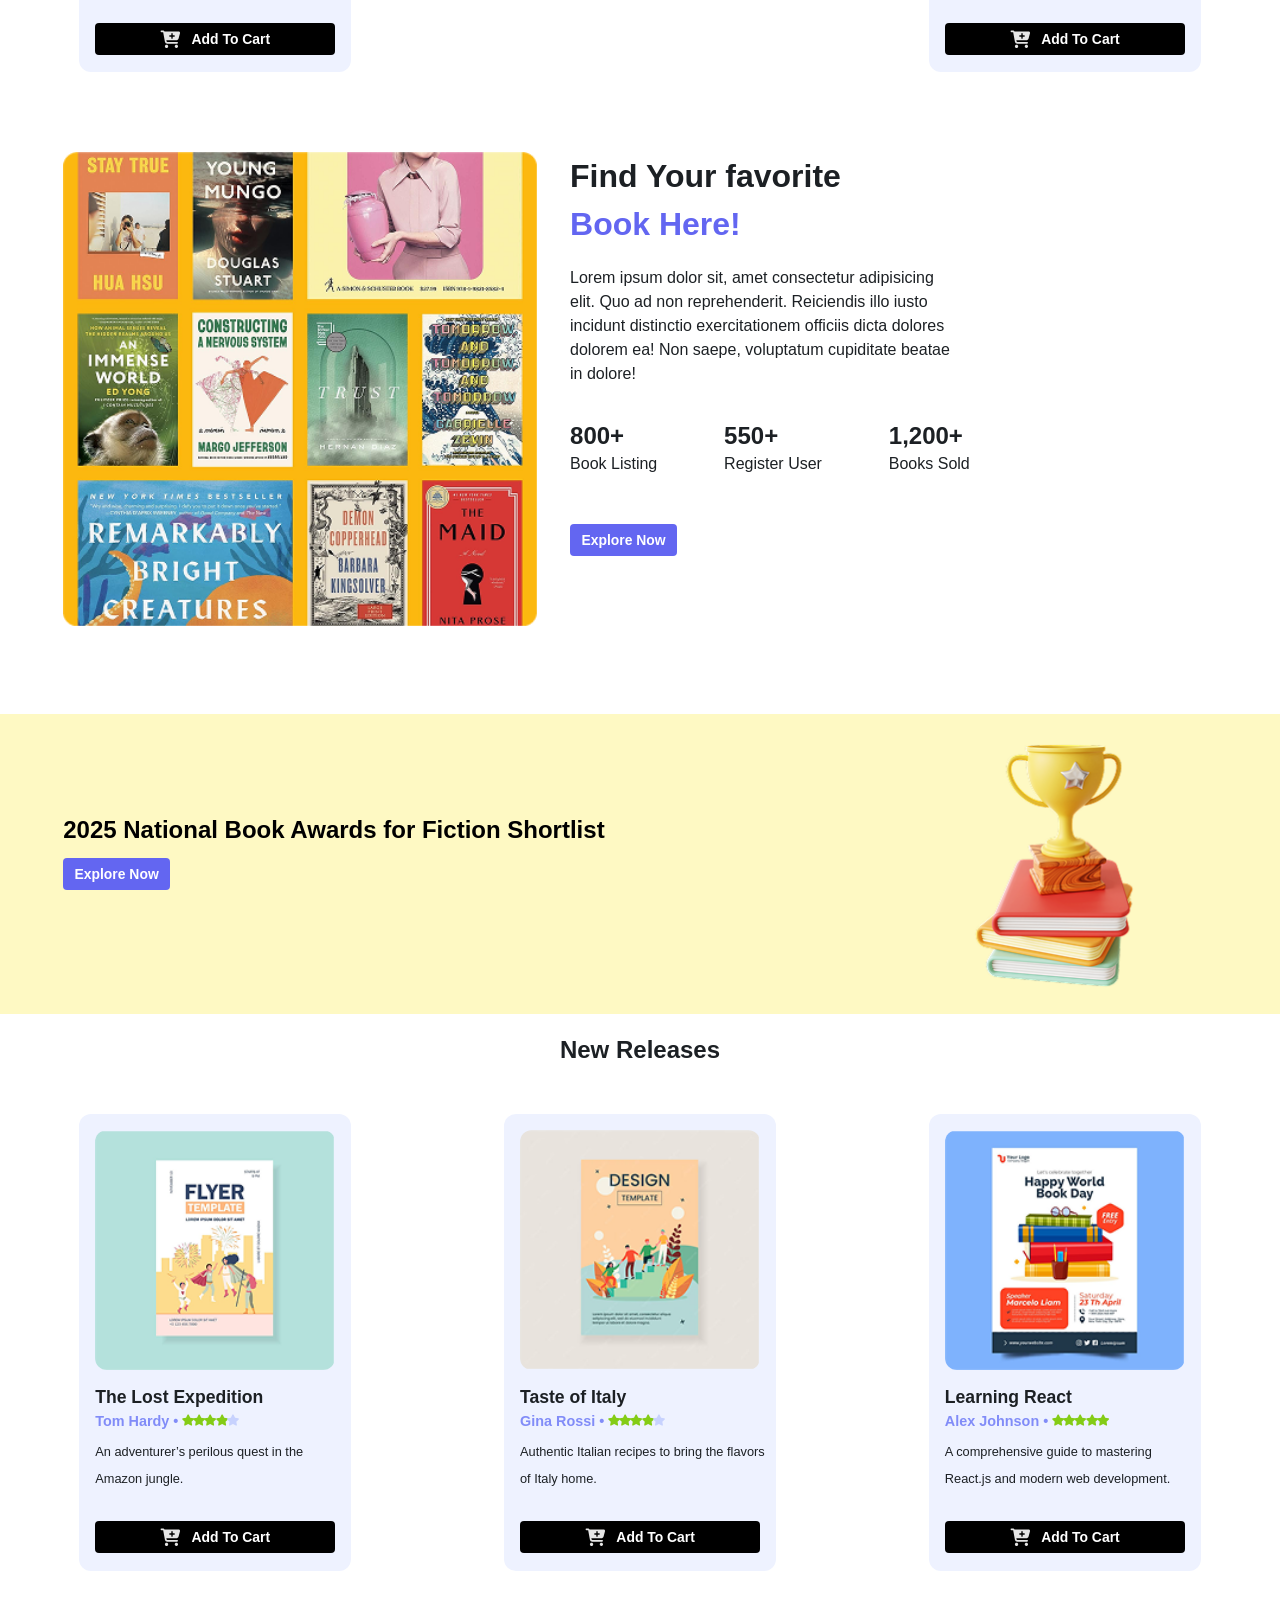
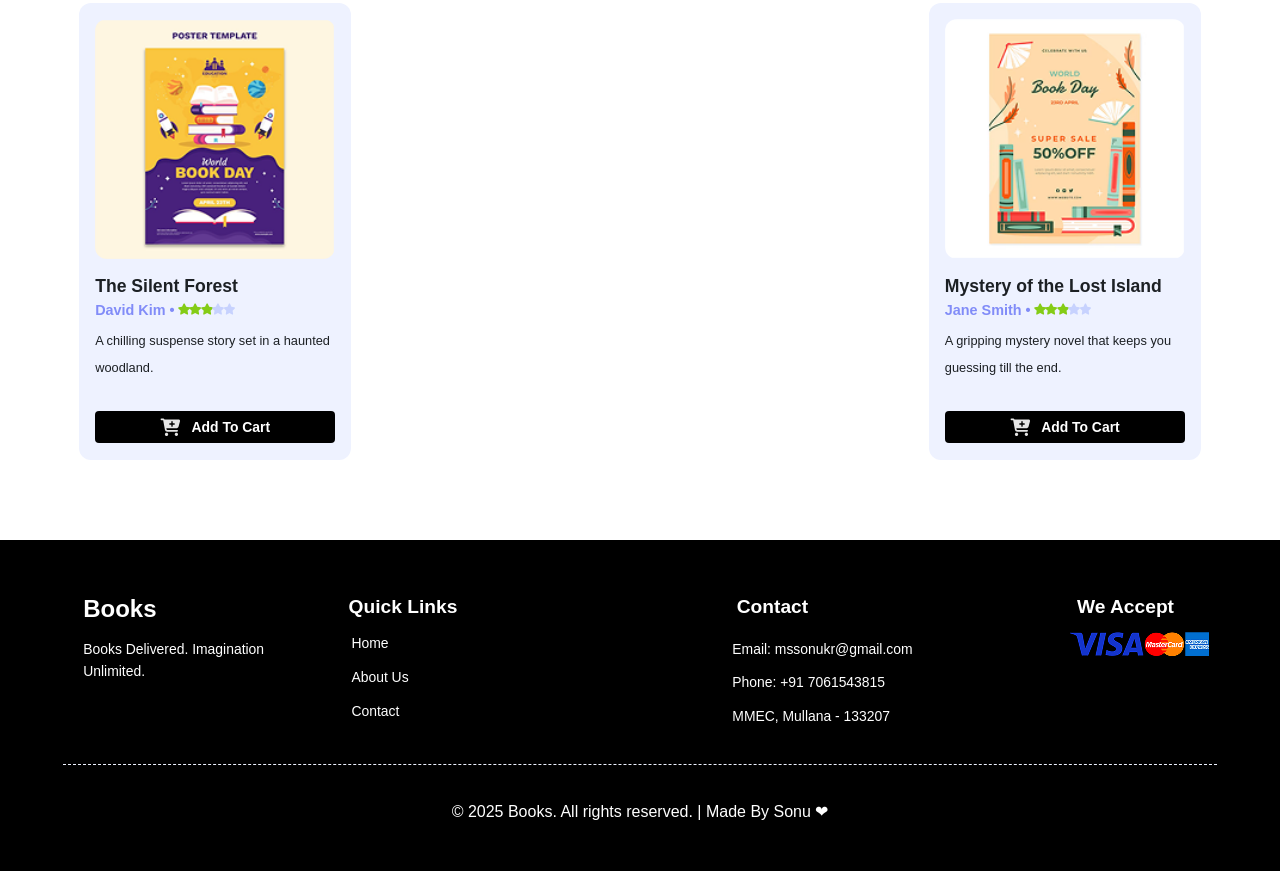
==== commit e406ff5f: "feat: update style for change number of books and add h1 button" ====
--- a/index.html
+++ b/index.html
@@ -15,11 +15,11 @@
     <div class="general-div">
         <header>
             <div class="header-container">
-                <h1>Books</h1>
+                <button onclick="location.href='index.html'"><h1>Books</h1></button>
                 <div class="header-container-nav">
                     <nav>
                         <ul class="header-nav">
-                            <li class="header-list-element"><button class="header-button" onclick="location.href='index.html'">HOME</button></li>
+                            <li class="header-list-element"><button class="header-button">HOME</button></li>
                             <li class="header-list-element"><button class="header-button" onclick="location.href='explore.html'">EXPLORE</button></li>
                             <li class="header-list-element"><button class="header-button" onclick="location.href='error-page.html'">SHOP</button></li>
                             <li class="header-list-element"><button class="header-button" onclick="location.href='error-page.html'">SELL YOUR BOOK</button></li>
--- a/style.css
+++ b/style.css
@@ -1,3 +1,7 @@
+html {
+    scroll-behavior: smooth;
+}
+
 body {
     margin: 0;
     padding: 0;
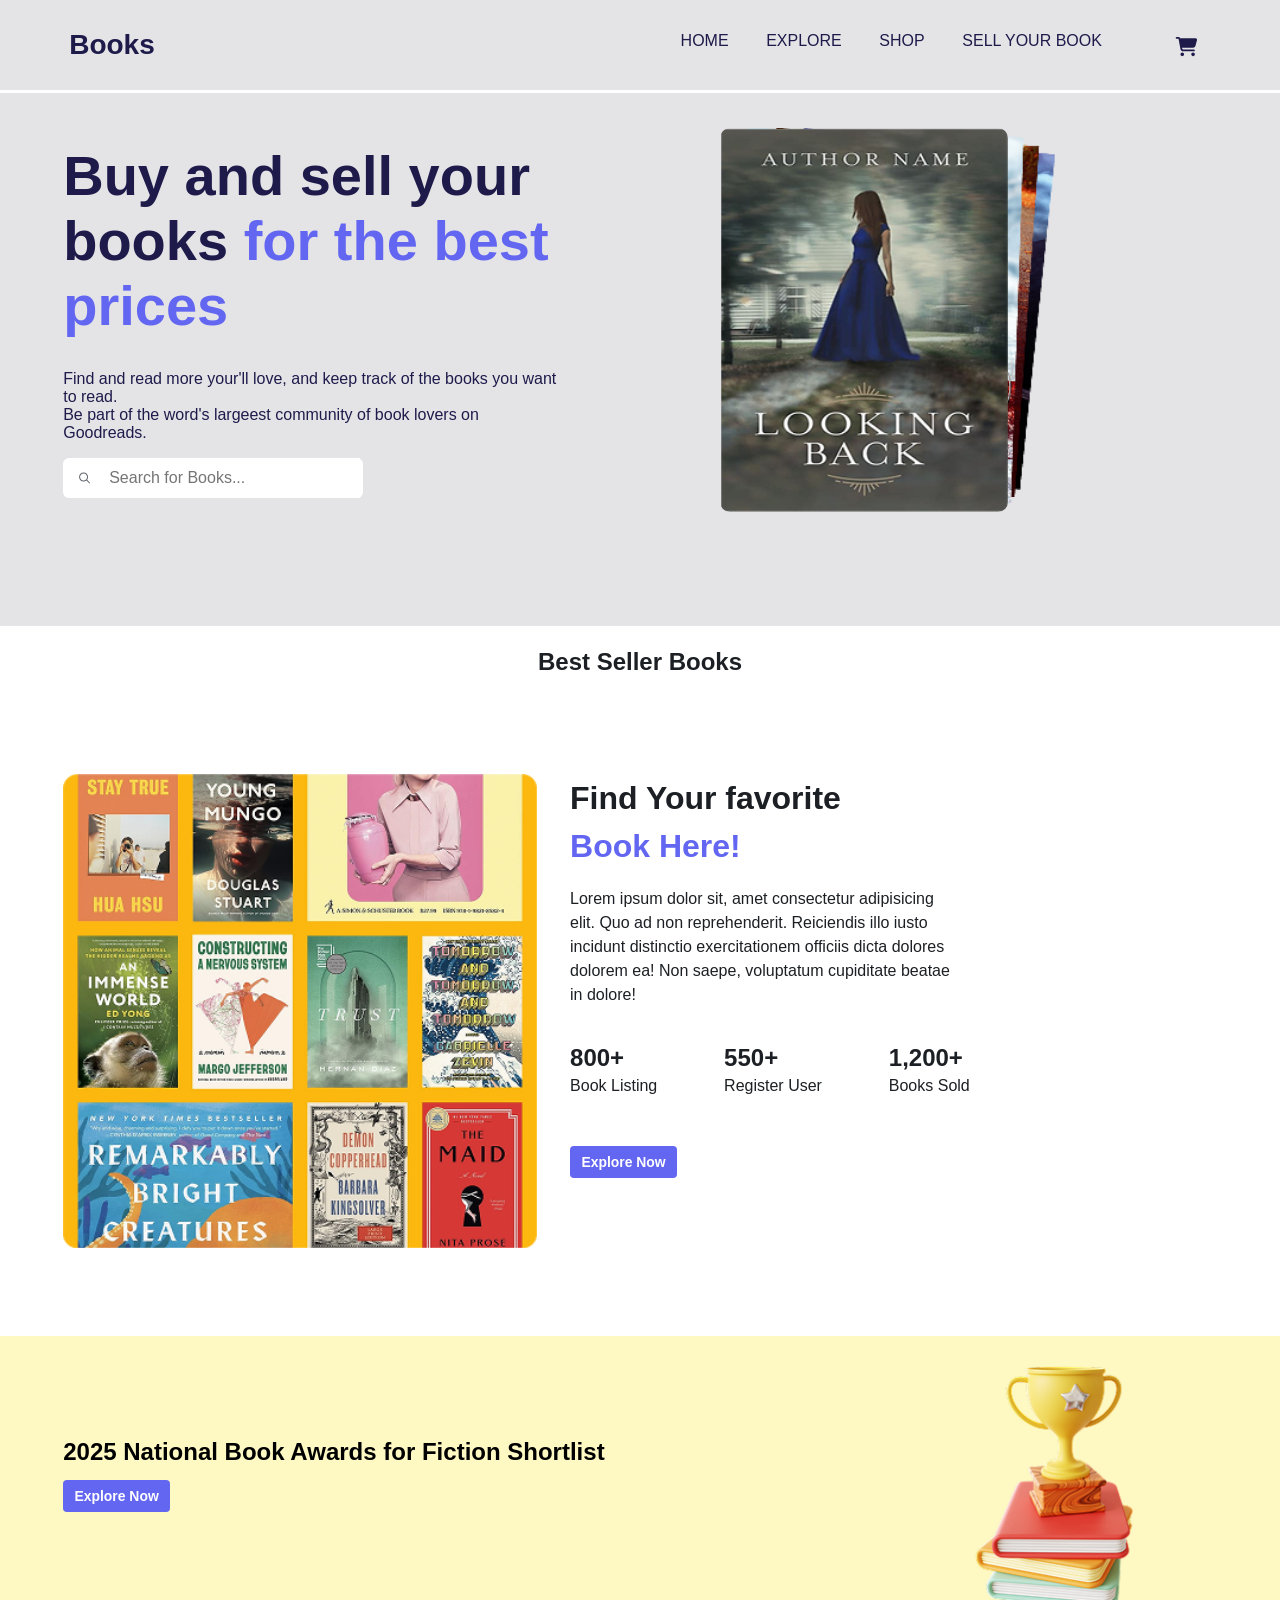
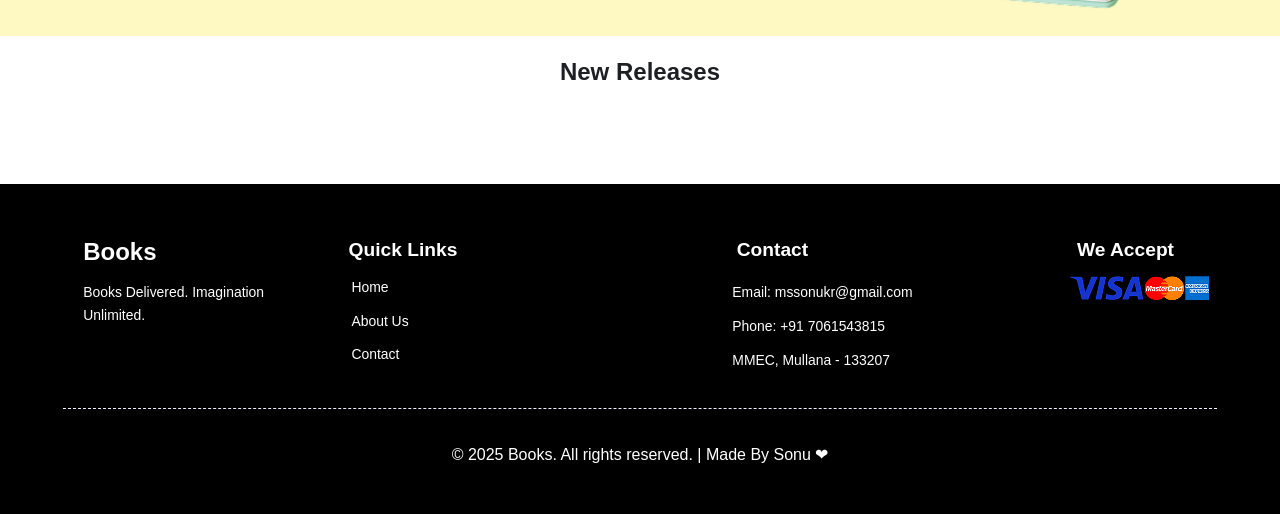
==== commit b0cc4b89: "feat: connect API to explore page, add loaded" ====
--- a/index.html
+++ b/index.html
@@ -12,6 +12,7 @@
     <title>Books Store | gaft0</title>
 </head>
 <body>
+    <div class="loader"></div>
     <div class="general-div">
         <header>
             <div class="header-container">
@@ -97,7 +98,7 @@
                 </ul>
             </section>
         </main>
-<footer>
+        <footer>
             <div class="footer-container">
                 <div class="up-footer">
                     <div class="footer-first-section">
--- a/style.css
+++ b/style.css
@@ -35,4 +35,12 @@
     display: flex; 
     flex-direction: column; 
     min-height: 100vh;
+}
+
+.loader {
+    position: fixed;
+    background: #FFFFFF;
+    z-index: 9999;
+    width: 100%;
+    height: 100%;
 }
--- a/index.css
+++ b/index.css
@@ -364,4 +364,131 @@
 
 .third-section-title-second-color, .first-section-title-second-color {
     color: #6366F1;
+}
+
+@media (max-width: 1200px) {
+
+.first-section-container {
+    max-width: 1200px;    
+}
+
+.title {
+    padding: 1.15rem 0 1rem 3.95rem;
+    font-size: 2.7rem;
+}
+
+.first-section-text {
+    font-size: 0.9rem;
+}
+
+.search-container {
+    width: 16rem;
+    margin: 0 0 3rem 3.95rem;
+}
+
+.fan-of-picture-container {
+    margin: 1.2rem 13rem 0 0rem;
+    width: 10rem;
+}
+
+.fan-of-picture {
+    max-width: 14rem;
+}
+
+.result-search-container {
+    margin: 1.5rem 5rem 0 5rem;
+    width: 23rem;
+}
+
+.second-section-container {
+    max-width: 1200px;   
+}
+
+.tape-of-cards-container {
+    margin: 0 3.5rem;
+}
+
+.card-container {
+    height: 24rem;    
+    width: 14rem;
+}
+
+.picture-of-the-card {
+    max-width: 12rem;
+}
+
+.card-text-container {
+    font-size: 1rem;
+}
+
+.author {
+    font-size: 0.8rem;
+}
+
+.description-card {
+    font-size: 0.7rem;
+}
+
+.black-button {
+    height: 2rem;
+    width: 12rem;
+    margin: 0.5rem 0 0 0;
+}
+
+.black-button-text {
+    font-size: 0.7rem;
+}
+
+.third-section-container {
+    max-width: 1200px;
+}
+
+.favorite-book {
+    max-width: 26rem;
+    margin: 0 0 4rem 3.95rem;
+}
+
+.third-section-text-container {
+    width: 30rem;
+}
+
+.third-section-text {
+    font-size: 0.9rem;
+}
+
+.third-section-title {
+    font-size: 1.8rem;
+    line-height: 2.5rem;
+}
+
+.statistics-container {
+    margin: 0.9rem 0 0 0;
+}
+
+.statistics-number {
+    font-size: 1.2rem;
+}
+
+.statistics {
+    font-size: 0.9rem;
+    margin: 1rem 2rem 0 0;
+}
+
+.fourth-section-container {
+    max-width: 1200px;
+}
+
+.award {
+    max-width: 15rem;
+    margin: 0 1rem 0 0;
+}
+
+#third-section-button {
+    display: none;
+}
+
+#explore-search-container {
+    max-width: 25rem;
+}
+
 }
--- a/header.css
+++ b/header.css
@@ -10,7 +10,7 @@
     background-color: var(--gray);    
     width: 100%;
     position: fixed;
-    z-index: 9999;
+    z-index: 9998;
 }
 
 .header-container {
@@ -76,7 +76,6 @@
     display: flex;
     text-align: center;
 }
-
 .basket-icon {
     max-width: 2.06rem;
     width: 100%;
--- a/footer.css
+++ b/footer.css
@@ -120,4 +120,90 @@
     list-style: none;
     display: flex; 
     margin: 0 0 0 -3rem;
+}
+
+@media (max-width: 1200px) {
+
+.footer-container {
+    max-width: 1200px;
+}
+
+.footer-first-section {
+    width: 16rem;
+    margin: 0 0 0 1.25rem;
+}
+
+.footer-second-section {
+    width: 16rem;
+    margin: 0 0 0 4rem;
+}
+
+.footer-third-section {
+    margin: 0 0 0 4rem;
+    width: 20rem;
+}
+
+.footer-fourth-section {
+    margin: 0 0 0 4rem;
+    width: 10rem;
+}
+
+.footer-first-section-title {
+    font-size: 1.5rem;
+    font-weight: 700;
+    line-height: 2rem;
+}
+
+.footer-first-section-text {
+    font-size: 0.87rem;
+    font-weight: 400;
+    line-height: 1.4rem;
+    margin: 0.8rem 0 0 0;
+}
+
+.footer-second-section-title {
+    font-size: 1.2rem;
+    font-weight: 700;
+    line-height: 1.8rem;
+    margin: 0 0 0 1.1rem;
+    width: 7rem;
+}
+
+.footer-third-section-title {
+    font-size: 1.2rem;
+    font-weight: 700;
+    line-height: 1.8rem;
+    margin: 0;
+}
+
+.footer-fourth-section-title {
+    font-size: 1.2rem;
+    font-family: Arial, Helvetica, sans-serif;
+    font-weight: 700;
+    line-height: 1.8rem;
+    margin: 0 0 0 -1.8rem;
+}
+
+.footer-list {
+    margin: 0.67rem 0;
+}
+
+.footer-second-section-ul {
+    list-style: none; 
+    margin: 0 0 0 -1.8rem;
+    width: 5rem;
+}
+
+.footer-third-section-ul {
+    list-style: none;
+    margin: 0 0 0 -3rem;
+    width: 12.5rem;
+}
+
+.footer-fourth-section-ul {
+    list-style: none;
+    display: flex; 
+    margin: 0 0 0 -4.5rem;
+}
+    
 }
